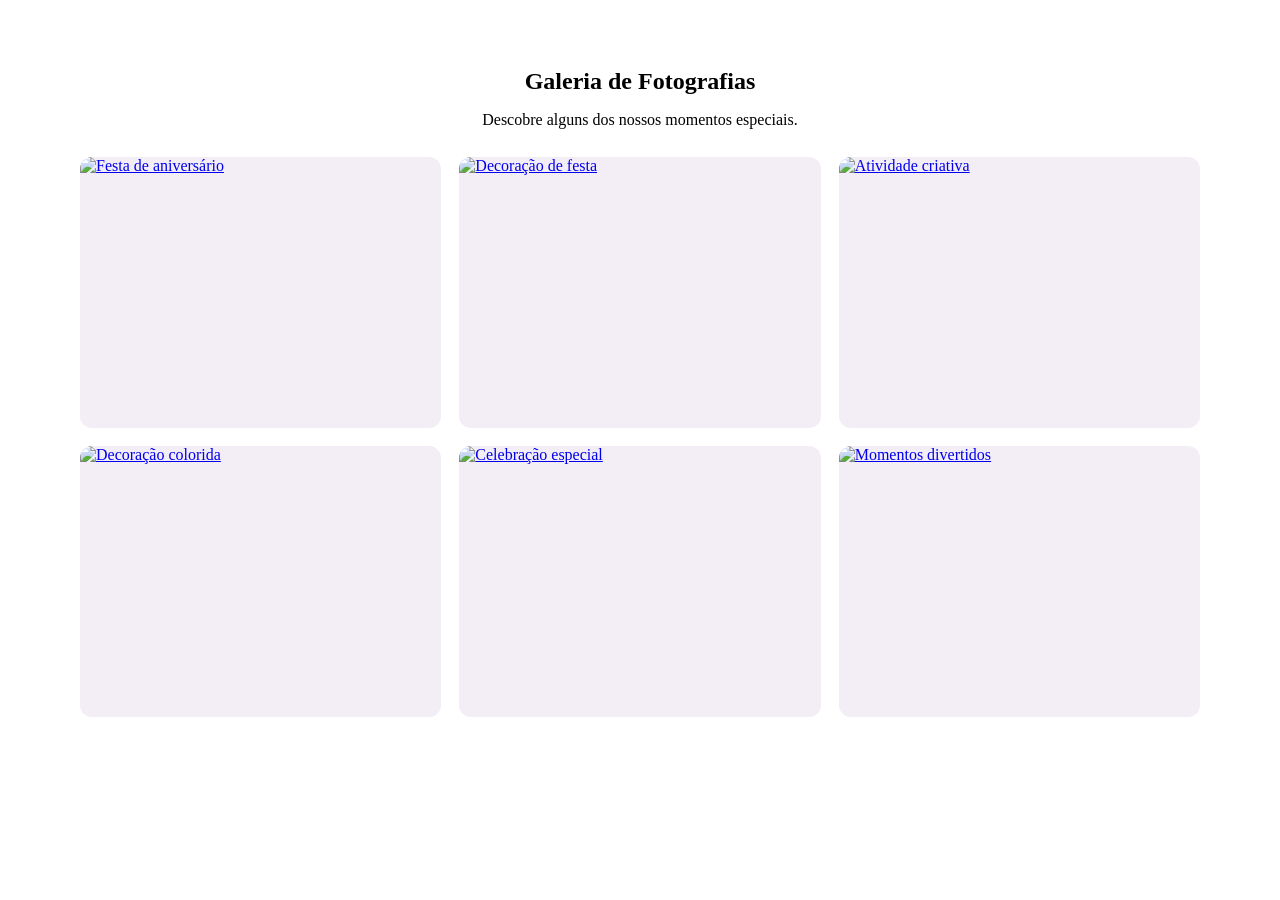
==== aniinfantil.html @ eb9bff1f "Add files via upload" ====
<!DOCTYPE html>
<html lang="en">
<head>
    <meta charset="UTF-8">
    <meta name="viewport" content="width=device-width, initial-scale=1.0">
    <title>Document</title>
</head>
<body>
    

<!DOCTYPE html>
<html lang="pt">
<head>
  <meta charset="UTF-8">
  <meta name="viewport" content="width=device-width, initial-scale=1.0">

  <title>Galeria de Fotografias</title>

  <style>
    /* Secção da galeria */
    .gallery-section {
      width: 100%;
      max-width: 1160px;
      margin: 0 auto;
      padding: 40px 20px;
      box-sizing: border-box;
    }

    .gallery-section h2 {
      text-align: center;
      margin-bottom: 10px;
    }

    .gallery-intro {
      text-align: center;
      margin-bottom: 28px;
    }

    /* Grelha de fotografias */
    .photo-gallery {
      display: grid;
      grid-template-columns: repeat(3, minmax(0, 1fr));
      gap: 18px;
    }

    /* Cada fotografia */
    .gallery-item {
      display: block;
      overflow: hidden;
      border-radius: 12px;
      aspect-ratio: 4 / 3;
      background: #f3edf5;
    }

    .gallery-item img {
      display: block;
      width: 100%;
      height: 100%;
      object-fit: cover;
      transition: transform 0.35s ease;
    }

    /* Efeito ao passar o rato */
    .gallery-item:hover img {
      transform: scale(1.06);
    }

    /* Tablets */
    @media (max-width: 800px) {
      .photo-gallery {
        grid-template-columns: repeat(2, minmax(0, 1fr));
        gap: 14px;
      }
    }

    /* Telemóveis */
    @media (max-width: 480px) {
      .photo-gallery {
        grid-template-columns: 1fr;
        gap: 12px;
      }

      .gallery-section {
        padding: 28px 16px;
      }
    }
  </style>
</head>

<body>

  <section class="gallery-section">
    <h2>Galeria de Fotografias</h2>

    <p class="gallery-intro">
      Descobre alguns dos nossos momentos especiais.
    </p>

    <div class="photo-gallery">

      <a href="images/photo1.jpg"
         class="gallery-item" target="_blank">
        <img src="images/photo1.jpg"
             alt="Festa de aniversário">
      </a>

      <a href="images/photo2.jpg"
         class="gallery-item" target="_blank">
        <img src="images/photo2.jpg"
             alt="Decoração de festa">
      </a>

      <a href="images/photo3.jpg"
         class="gallery-item" target="_blank">
        <img src="images/photo3.jpg"
             alt="Atividade criativa">
      </a>

      <a href="images/photo4.jpg"
         class="gallery-item" target="_blank">
        <img src="images/photo4.jpg"
             alt="Decoração colorida">
      </a>

      <a href="images/photo5.jpg"
         class="gallery-item" target="_blank">
        <img src="images/photo5.jpg"
             alt="Celebração especial">
      </a>

      <a href="images/photo6.jpg"
         class="gallery-item" target="_blank">
        <img src="images/photo6.jpg"
             alt="Momentos divertidos">
      </a>

    </div>
  </section>

</body>
</html>


</body>
</html>
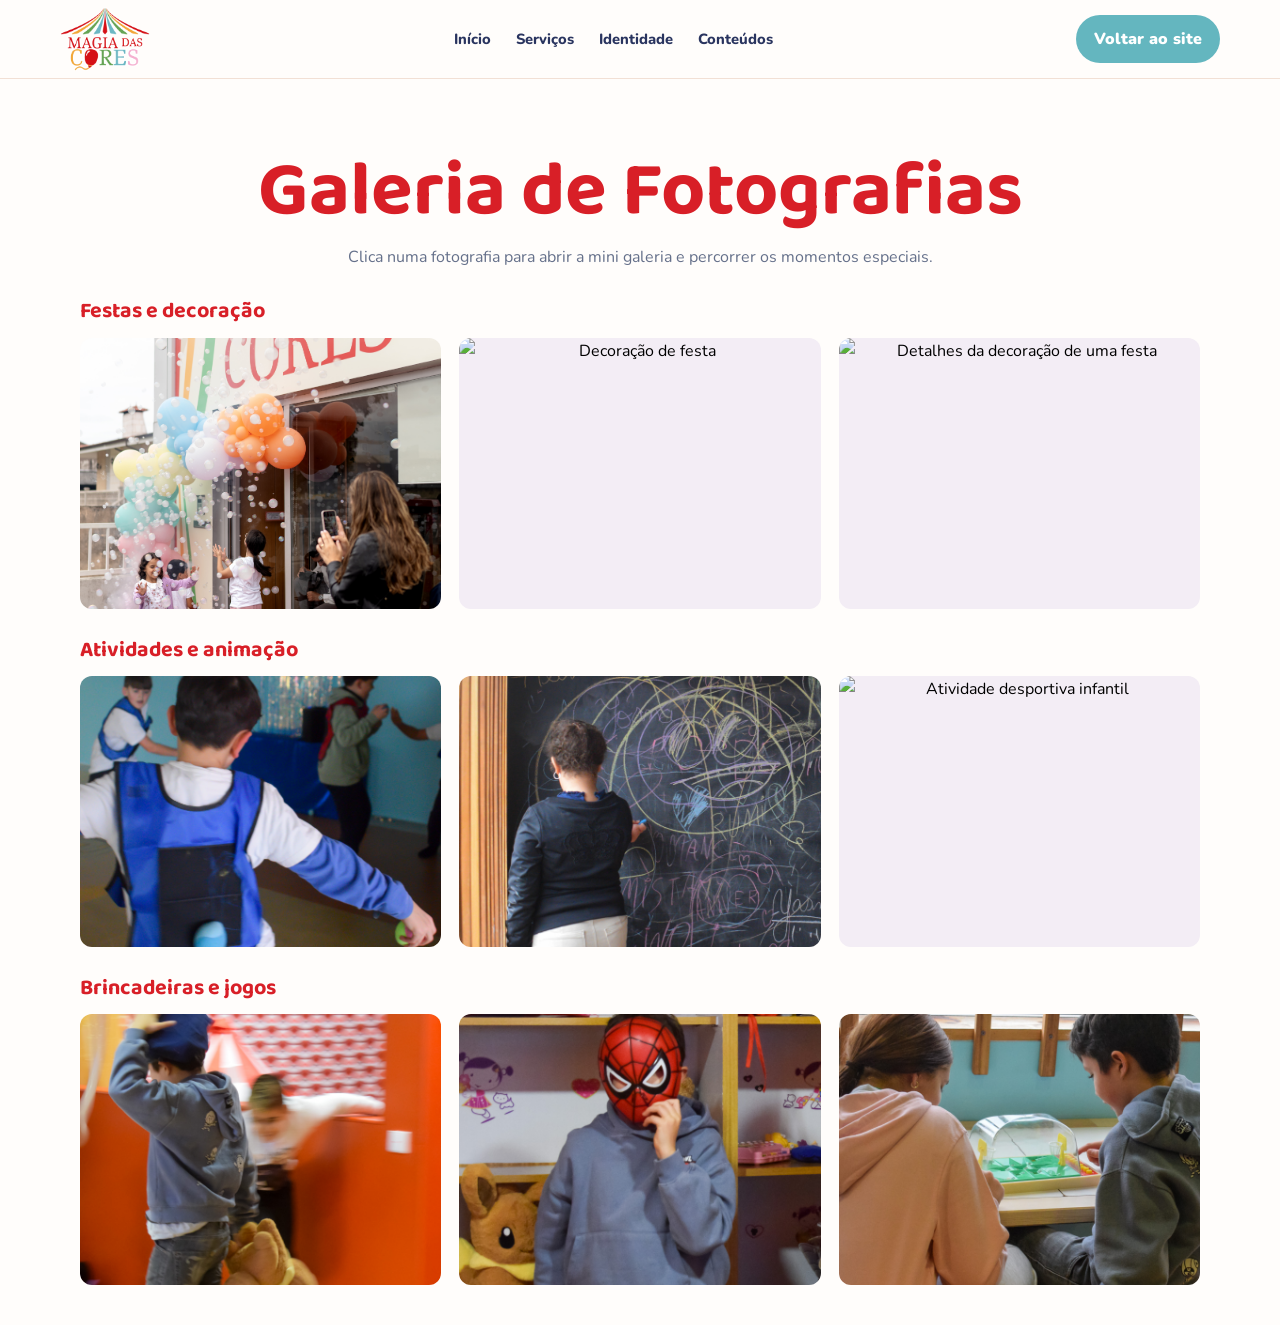
==== commit 0df1598a: "Add files via upload" ====
--- a/aniinfantil.html
+++ b/aniinfantil.html
@@ -1,55 +1,66 @@
 <!DOCTYPE html>
-<html lang="en">
-<head>
-    <meta charset="UTF-8">
-    <meta name="viewport" content="width=device-width, initial-scale=1.0">
-    <title>Document</title>
-</head>
-<body>
-    
-
-<!DOCTYPE html>
-<html lang="pt">
+<html lang="pt-PT">
 <head>
   <meta charset="UTF-8">
   <meta name="viewport" content="width=device-width, initial-scale=1.0">
-
+  <meta name="theme-color" content="#64b6bf">
+  <link rel="preconnect" href="https://fonts.googleapis.com">
+  <link rel="preconnect" href="https://fonts.gstatic.com" crossorigin>
+  <link href="https://fonts.googleapis.com/css2?family=Baloo+2:wght@400;500;600;700;800&family=Nunito:wght@400;500;600;700;800&display=swap" rel="stylesheet">
   <title>Galeria de Fotografias</title>
 
   <style>
-    /* Secção da galeria */
+    * {
+      box-sizing: border-box;
+    }
+
+    body {
+      margin: 0;
+      color: #352642;
+    }
+
     .gallery-section {
       width: 100%;
       max-width: 1160px;
       margin: 0 auto;
       padding: 40px 20px;
-      box-sizing: border-box;
-    }
-
-    .gallery-section h2 {
+    }
+
+    .gallery-section > h1 {
+      margin: 0 0 10px;
       text-align: center;
-      margin-bottom: 10px;
     }
 
     .gallery-intro {
+      margin: 0 0 28px;
       text-align: center;
-      margin-bottom: 28px;
-    }
-
-    /* Grelha de fotografias */
+    }
+
+    .gallery-category {
+      margin-top: 30px;
+    }
+
+    .gallery-category h2 {
+      margin: 0 0 14px;
+      font-size: 1.35rem;
+    }
+
     .photo-gallery {
       display: grid;
       grid-template-columns: repeat(3, minmax(0, 1fr));
       gap: 18px;
     }
 
-    /* Cada fotografia */
     .gallery-item {
       display: block;
+      width: 100%;
+      padding: 0;
+      border: 0;
       overflow: hidden;
       border-radius: 12px;
       aspect-ratio: 4 / 3;
       background: #f3edf5;
+      cursor: pointer;
     }
 
     .gallery-item img {
@@ -60,86 +71,209 @@
       transition: transform 0.35s ease;
     }
 
-    /* Efeito ao passar o rato */
     .gallery-item:hover img {
       transform: scale(1.06);
     }
 
-    /* Tablets */
-    @media (max-width: 800px) {
-      .photo-gallery {
-        grid-template-columns: repeat(2, minmax(0, 1fr));
-        gap: 14px;
-      }
-    }
-
-    /* Telemóveis */
-    @media (max-width: 480px) {
+    .gallery-item:focus-visible,
+    .gallery-close:focus-visible {
+      outline: 3px solid #7945ae;
+      outline-offset: 3px;
+    }
+
+    .gallery-popup {
+      width: min(900px, calc(100% - 32px));
+      max-width: none;
+      max-height: min(760px, calc(100% - 32px));
+      padding: 24px;
+      border: 0;
+      border-radius: 18px;
+      color: #352642;
+      background: #fff;
+      box-shadow: 0 24px 80px #24132f55;
+    }
+
+    .gallery-popup::backdrop {
+      background: #20162dcc;
+      backdrop-filter: blur(4px);
+    }
+
+    .gallery-popup-header {
+      display: flex;
+      align-items: center;
+      justify-content: space-between;
+      gap: 16px;
+      margin-bottom: 16px;
+    }
+
+    .gallery-popup-header h2 {
+      margin: 0;
+      font-size: 1.35rem;
+    }
+
+    .gallery-close {
+      flex: 0 0 auto;
+      padding: 8px 14px;
+      border: 0;
+      border-radius: 999px;
+      color: #fff;
+      background: #7945ae;
+      font: inherit;
+      cursor: pointer;
+    }
+
+    .gallery-popup-hint {
+      margin: 0 0 12px;
+      color: #6b7188;
+      font-size: 0.9rem;
+    }
+
+    .gallery-popup-track {
+      display: flex;
+      gap: 16px;
+      overflow-x: auto;
+      overscroll-behavior-inline: contain;
+      padding-bottom: 12px;
+      scroll-snap-type: x mandatory;
+      scrollbar-color: #b783cf #f3edf5;
+    }
+
+    .gallery-popup-track img {
+      flex: 0 0 100%;
+      width: 100%;
+      max-height: 62vh;
+      border-radius: 12px;
+      object-fit: contain;
+      background: #f3edf5;
+      scroll-snap-align: start;
+    }
+
+    @media (max-width: 600px) {
+      .gallery-section {
+        padding: 28px 16px;
+      }
+
       .photo-gallery {
         grid-template-columns: 1fr;
         gap: 12px;
       }
 
-      .gallery-section {
-        padding: 28px 16px;
+      .gallery-popup {
+        padding: 18px;
       }
     }
   </style>
+  <link rel="stylesheet" href="subpages.css">
 </head>
-
-<body>
-
-  <section class="gallery-section">
-    <h2>Galeria de Fotografias</h2>
-
-    <p class="gallery-intro">
-      Descobre alguns dos nossos momentos especiais.
-    </p>
-
-    <div class="photo-gallery">
-
-      <a href="images/photo1.jpg"
-         class="gallery-item" target="_blank">
-        <img src="images/photo1.jpg"
-             alt="Festa de aniversário">
+<body class="subpage">
+  <header class="site-header">
+    <div class="container nav">
+      <a class="brand" href="index.html" aria-label="Magia das Cores — início">
+        <img src="logomdc.png" alt="Logótipo Magia das Cores" class="brand-logo">
       </a>
-
-      <a href="images/photo2.jpg"
-         class="gallery-item" target="_blank">
-        <img src="images/photo2.jpg"
-             alt="Decoração de festa">
-      </a>
-
-      <a href="images/photo3.jpg"
-         class="gallery-item" target="_blank">
-        <img src="images/photo3.jpg"
-             alt="Atividade criativa">
-      </a>
-
-      <a href="images/photo4.jpg"
-         class="gallery-item" target="_blank">
-        <img src="images/photo4.jpg"
-             alt="Decoração colorida">
-      </a>
-
-      <a href="images/photo5.jpg"
-         class="gallery-item" target="_blank">
-        <img src="images/photo5.jpg"
-             alt="Celebração especial">
-      </a>
-
-      <a href="images/photo6.jpg"
-         class="gallery-item" target="_blank">
-        <img src="images/photo6.jpg"
-             alt="Momentos divertidos">
-      </a>
-
+      <nav class="nav-links" aria-label="Navegação principal">
+        <a href="index.html#inicio">Início</a>
+        <a href="index.html#servicos">Serviços</a>
+        <a href="index.html#identidade">Identidade</a>
+        <a href="index.html#conteudos">Conteúdos</a>
+      </nav>
+      <a class="btn btn-primary nav-cta" href="index.html#servicos">Voltar ao site</a>
     </div>
-  </section>
-
+  </header>
+  <main>
+    <section class="gallery-section">
+      <div class="page-heading">
+        <h1>Galeria de Fotografias</h1>
+        <p>Clica numa fotografia para abrir a mini galeria e percorrer os momentos especiais.</p>
+      </div>
+
+      <section class="gallery-category">
+        <h2>Festas e decoração</h2>
+        <div class="photo-gallery" aria-label="Fotografias de festas e decoração">
+          <button class="gallery-item" type="button">
+            <img src="festa.jpg" alt="Festa de aniversário">
+          </button>
+          <button class="gallery-item" type="button">
+            <img src="Decoracao01.JPG" alt="Decoração de festa">
+          </button>
+          <button class="gallery-item" type="button">
+            <img src="Decoracao02.JPG" alt="Detalhes da decoração de uma festa">
+          </button>
+        </div>
+      </section>
+
+      <section class="gallery-category">
+        <h2>Atividades e animação</h2>
+        <div class="photo-gallery" aria-label="Fotografias de atividades e animação">
+          <button class="gallery-item" type="button">
+            <img src="Atividades01.JPG" alt="Atividade infantil">
+          </button>
+          <button class="gallery-item" type="button">
+            <img src="Atividades02.JPG" alt="Mais atividades infantis">
+          </button>
+          <button class="gallery-item" type="button">
+            <img src="footbal.jpg" alt="Atividade desportiva infantil">
+          </button>
+        </div>
+      </section>
+
+      <section class="gallery-category">
+        <h2>Brincadeiras e jogos</h2>
+        <div class="photo-gallery" aria-label="Fotografias de brincadeiras e jogos">
+          <button class="gallery-item" type="button">
+            <img src="Brinquedos01.JPG" alt="Brinquedos e jogos">
+          </button>
+          <button class="gallery-item" type="button">
+            <img src="Brinquedos02.JPG" alt="Mais brinquedos e jogos">
+          </button>
+          <button class="gallery-item" type="button">
+            <img src="Brinquedos03.JPG" alt="Brinquedos para brincar em grupo">
+          </button>
+        </div>
+      </section>
+    </section>
+  </main>
+
+  <dialog class="gallery-popup" id="gallery-popup" aria-labelledby="gallery-popup-title">
+    <div class="gallery-popup-header">
+      <h2 id="gallery-popup-title"></h2>
+      <button class="gallery-close" type="button" aria-label="Fechar galeria">Fechar</button>
+    </div>
+    <p class="gallery-popup-hint">Desliza para percorrer as 3 fotografias.</p>
+    <div class="gallery-popup-track" tabindex="0" aria-label="Fotografias da secção"></div>
+  </dialog>
+
+  <script>
+    const galleryPopup = document.querySelector("#gallery-popup");
+    const galleryTitle = document.querySelector("#gallery-popup-title");
+    const galleryTrack = document.querySelector(".gallery-popup-track");
+
+    document.querySelectorAll(".gallery-category").forEach((category) => {
+      category.querySelectorAll(".gallery-item").forEach((item) => {
+        item.addEventListener("click", () => {
+          galleryTitle.textContent = category.querySelector("h2").textContent;
+          galleryTrack.replaceChildren(
+            ...Array.from(category.querySelectorAll(".gallery-item img"), (image) => {
+              const popupImage = image.cloneNode();
+              popupImage.loading = "lazy";
+              return popupImage;
+            })
+          );
+          galleryTrack.scrollLeft = 0;
+          galleryPopup.showModal();
+        });
+      });
+    });
+
+    document.querySelector(".gallery-close").addEventListener("click", () => {
+      galleryPopup.close();
+    });
+
+    galleryPopup.addEventListener("click", (event) => {
+      if (event.target === galleryPopup) {
+        galleryPopup.close();
+      }
+    });
+  </script>
 </body>
 </html>
-
-
-</body>
-</html>
--- a/subpages.css
+++ b/subpages.css
@@ -0,0 +1,210 @@
+:root {
+  --blue: #64b6bf;
+  --green: #62a65f;
+  --cream: #f2e0d5;
+  --red: #d81f27;
+  --orange: #f2a444;
+  --pink: #f5b1d0;
+  --purple: var(--blue);
+  --purple-dark: #2b8a92;
+  --ink: #29345f;
+  --muted: #65708a;
+  --paper: #fffdfb;
+  --white: #fff;
+  --max-width: 1160px;
+  --header-height: 78px;
+  --container-padding: 20px;
+  --shadow: 0 16px 45px rgba(100, 182, 191, 0.1);
+  --radius: 26px;
+  --transition: 0.2s ease;
+}
+
+body.subpage {
+  margin: 0;
+  background: var(--paper);
+  color: var(--ink);
+  font-family: "Nunito", sans-serif;
+  line-height: 1.65;
+}
+
+.subpage *,
+.subpage *::before,
+.subpage *::after {
+  box-sizing: border-box;
+}
+
+.subpage h1,
+.subpage h2,
+.subpage h3,
+.subpage h4 {
+  color: var(--red);
+  font-family: "Baloo 2", cursive;
+  line-height: 1.08;
+}
+
+.subpage h1 {
+  font-size: clamp(2.8rem, 6vw, 4.8rem);
+}
+
+.subpage h2 {
+  font-size: clamp(1.8rem, 3.5vw, 2.6rem);
+}
+
+.subpage h3 {
+  font-size: 1.45rem;
+}
+
+.subpage p {
+  line-height: 1.65;
+}
+
+.subpage a {
+  color: inherit;
+}
+
+.subpage img {
+  display: block;
+  max-width: 100%;
+}
+
+.subpage button {
+  font: inherit;
+}
+
+.subpage .container {
+  width: min(var(--max-width), calc(100% - var(--container-padding) * 2));
+  margin-inline: auto;
+}
+
+.subpage .gallery-section {
+  color: var(--ink);
+  font-family: inherit;
+}
+
+.subpage .gallery-popup {
+  color: var(--ink);
+  font-family: inherit;
+}
+
+.subpage .gallery-category h2 {
+  font-size: 1.35rem;
+}
+
+.subpage .site-header {
+  position: sticky;
+  top: 0;
+  z-index: 20;
+  border-bottom: 1px solid var(--cream);
+  background: var(--paper);
+  backdrop-filter: blur(16px);
+}
+
+.subpage .nav {
+  display: flex;
+  min-height: var(--header-height);
+  align-items: center;
+  justify-content: space-between;
+  gap: 20px;
+}
+
+.subpage .brand {
+  display: inline-flex;
+  flex-shrink: 0;
+  align-items: center;
+  text-decoration: none;
+}
+
+.subpage .brand-logo {
+  display: block;
+  width: 90px;
+  height: auto;
+  object-fit: contain;
+}
+
+.subpage .nav-links {
+  display: flex;
+  flex-wrap: wrap;
+  align-items: center;
+  gap: 25px;
+}
+
+.subpage .nav-links a {
+  position: relative;
+  color: var(--ink);
+  font-size: 0.92rem;
+  font-weight: 800;
+  text-decoration: none;
+}
+
+.subpage .nav-links a::after {
+  position: absolute;
+  bottom: -7px;
+  left: 0;
+  width: 0;
+  height: 3px;
+  border-radius: 5px;
+  background: var(--pink);
+  content: "";
+  transition: width var(--transition);
+}
+
+.subpage .nav-links a:hover::after,
+.subpage .nav-links a:focus-visible::after {
+  width: 100%;
+}
+
+.subpage .btn {
+  display: inline-flex;
+  align-items: center;
+  justify-content: center;
+  gap: 10px;
+  padding: 11px 18px;
+  border: 0;
+  border-radius: 999px;
+  font-weight: 900;
+  text-decoration: none;
+  transition: transform var(--transition), box-shadow var(--transition);
+}
+
+.subpage .btn:hover {
+  transform: translateY(-3px);
+  box-shadow: 0 10px 24px rgba(100, 182, 191, 0.18);
+}
+
+.subpage .btn-primary {
+  background: var(--purple);
+  color: var(--white);
+}
+
+.subpage .page-heading {
+  margin: 32px auto 28px;
+  text-align: center;
+}
+
+.subpage .page-heading h1 {
+  margin: 0 0 10px;
+}
+
+.subpage .page-heading p {
+  margin: 0;
+  color: var(--muted);
+}
+
+@media (max-width: 760px) {
+  .subpage .nav {
+    flex-wrap: wrap;
+    justify-content: center;
+    padding-block: 10px;
+  }
+
+  .subpage .nav-links {
+    justify-content: center;
+    gap: 12px 18px;
+  }
+}
+
+@media (max-width: 480px) {
+  .subpage .nav-cta {
+    display: none;
+  }
+}
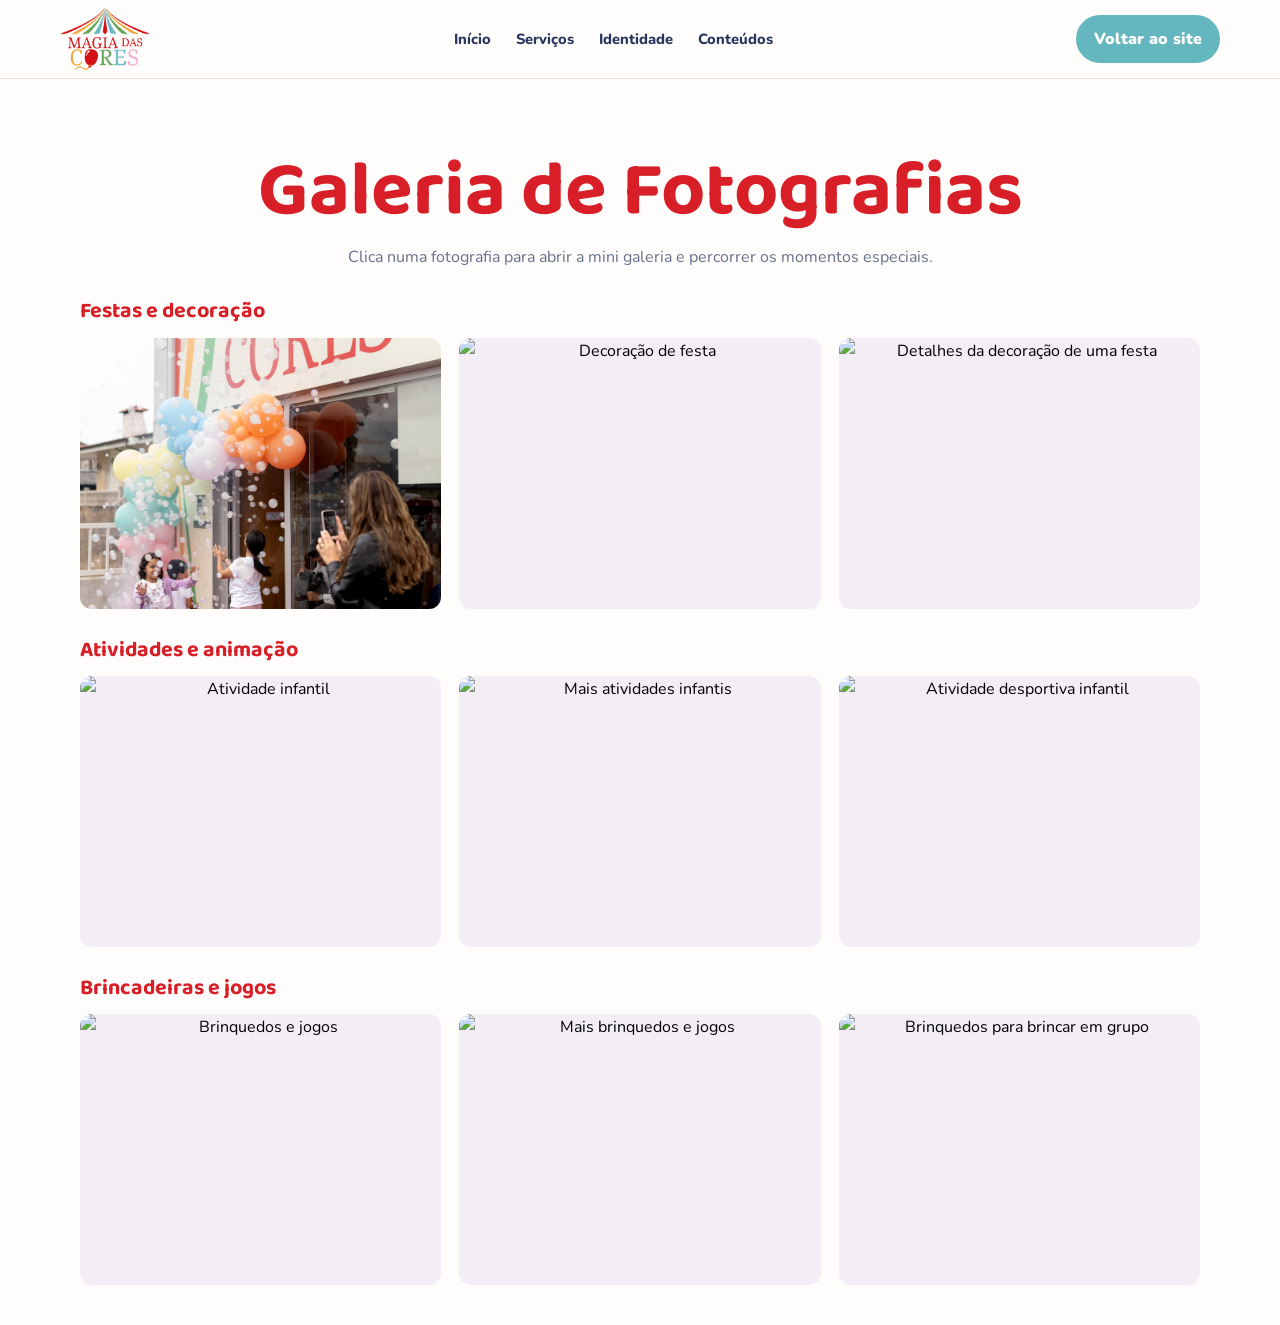
==== commit df4c044e: "Add files via upload" ====
--- a/aniinfantil.html
+++ b/aniinfantil.html
@@ -194,10 +194,10 @@
             <img src="festa.jpg" alt="Festa de aniversário">
           </button>
           <button class="gallery-item" type="button">
-            <img src="Decoracao01.JPG" alt="Decoração de festa">
-          </button>
-          <button class="gallery-item" type="button">
-            <img src="Decoracao02.JPG" alt="Detalhes da decoração de uma festa">
+            <img src="Decoracao01.jpg" alt="Decoração de festa">
+          </button>
+          <button class="gallery-item" type="button">
+            <img src="Decoracao02.jpg" alt="Detalhes da decoração de uma festa">
           </button>
         </div>
       </section>
@@ -206,10 +206,10 @@
         <h2>Atividades e animação</h2>
         <div class="photo-gallery" aria-label="Fotografias de atividades e animação">
           <button class="gallery-item" type="button">
-            <img src="Atividades01.JPG" alt="Atividade infantil">
-          </button>
-          <button class="gallery-item" type="button">
-            <img src="Atividades02.JPG" alt="Mais atividades infantis">
+            <img src="Atividades01.jpg" alt="Atividade infantil">
+          </button>
+          <button class="gallery-item" type="button">
+            <img src="Atividades02.jpg" alt="Mais atividades infantis">
           </button>
           <button class="gallery-item" type="button">
             <img src="footbal.jpg" alt="Atividade desportiva infantil">
@@ -221,13 +221,13 @@
         <h2>Brincadeiras e jogos</h2>
         <div class="photo-gallery" aria-label="Fotografias de brincadeiras e jogos">
           <button class="gallery-item" type="button">
-            <img src="Brinquedos01.JPG" alt="Brinquedos e jogos">
-          </button>
-          <button class="gallery-item" type="button">
-            <img src="Brinquedos02.JPG" alt="Mais brinquedos e jogos">
-          </button>
-          <button class="gallery-item" type="button">
-            <img src="Brinquedos03.JPG" alt="Brinquedos para brincar em grupo">
+            <img src="Brinquedos01.jpg" alt="Brinquedos e jogos">
+          </button>
+          <button class="gallery-item" type="button">
+            <img src="Brinquedos02.jpg" alt="Mais brinquedos e jogos">
+          </button>
+          <button class="gallery-item" type="button">
+            <img src="Brinquedos03.jpg" alt="Brinquedos para brincar em grupo">
           </button>
         </div>
       </section>
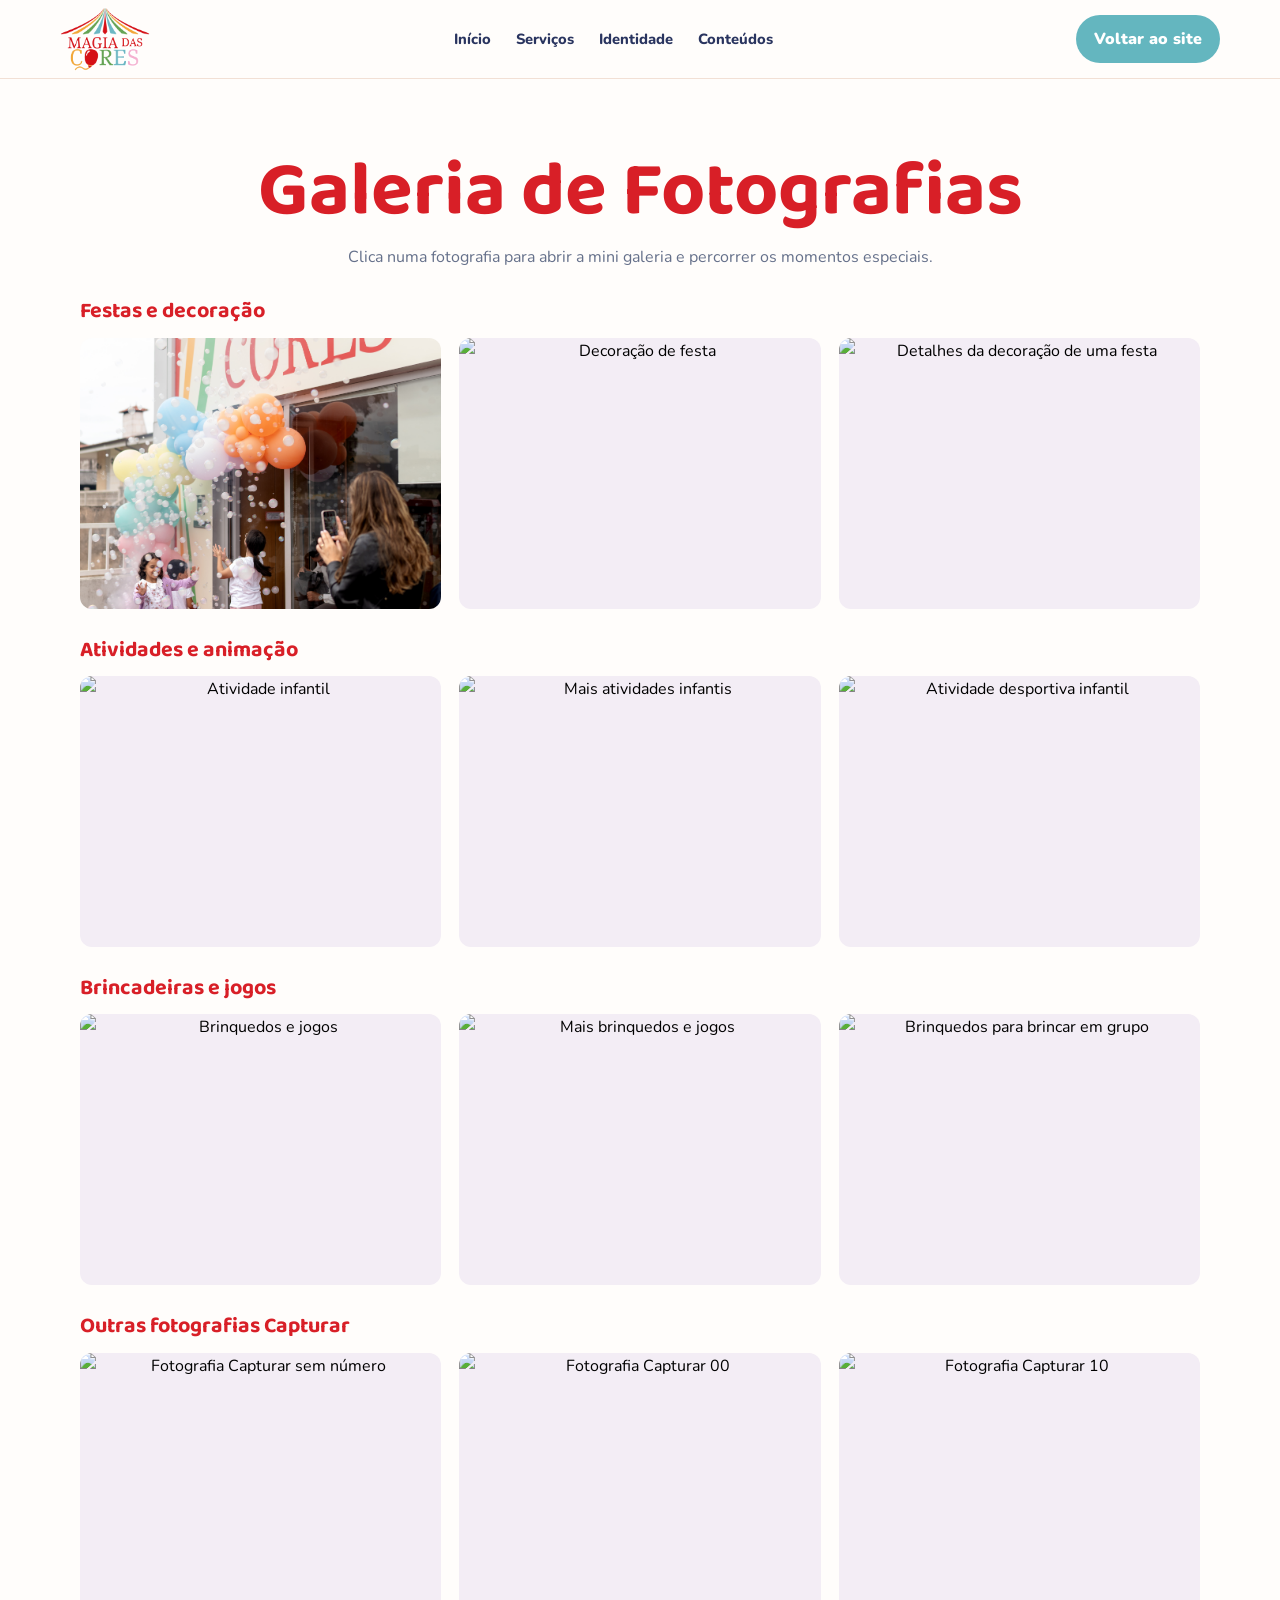
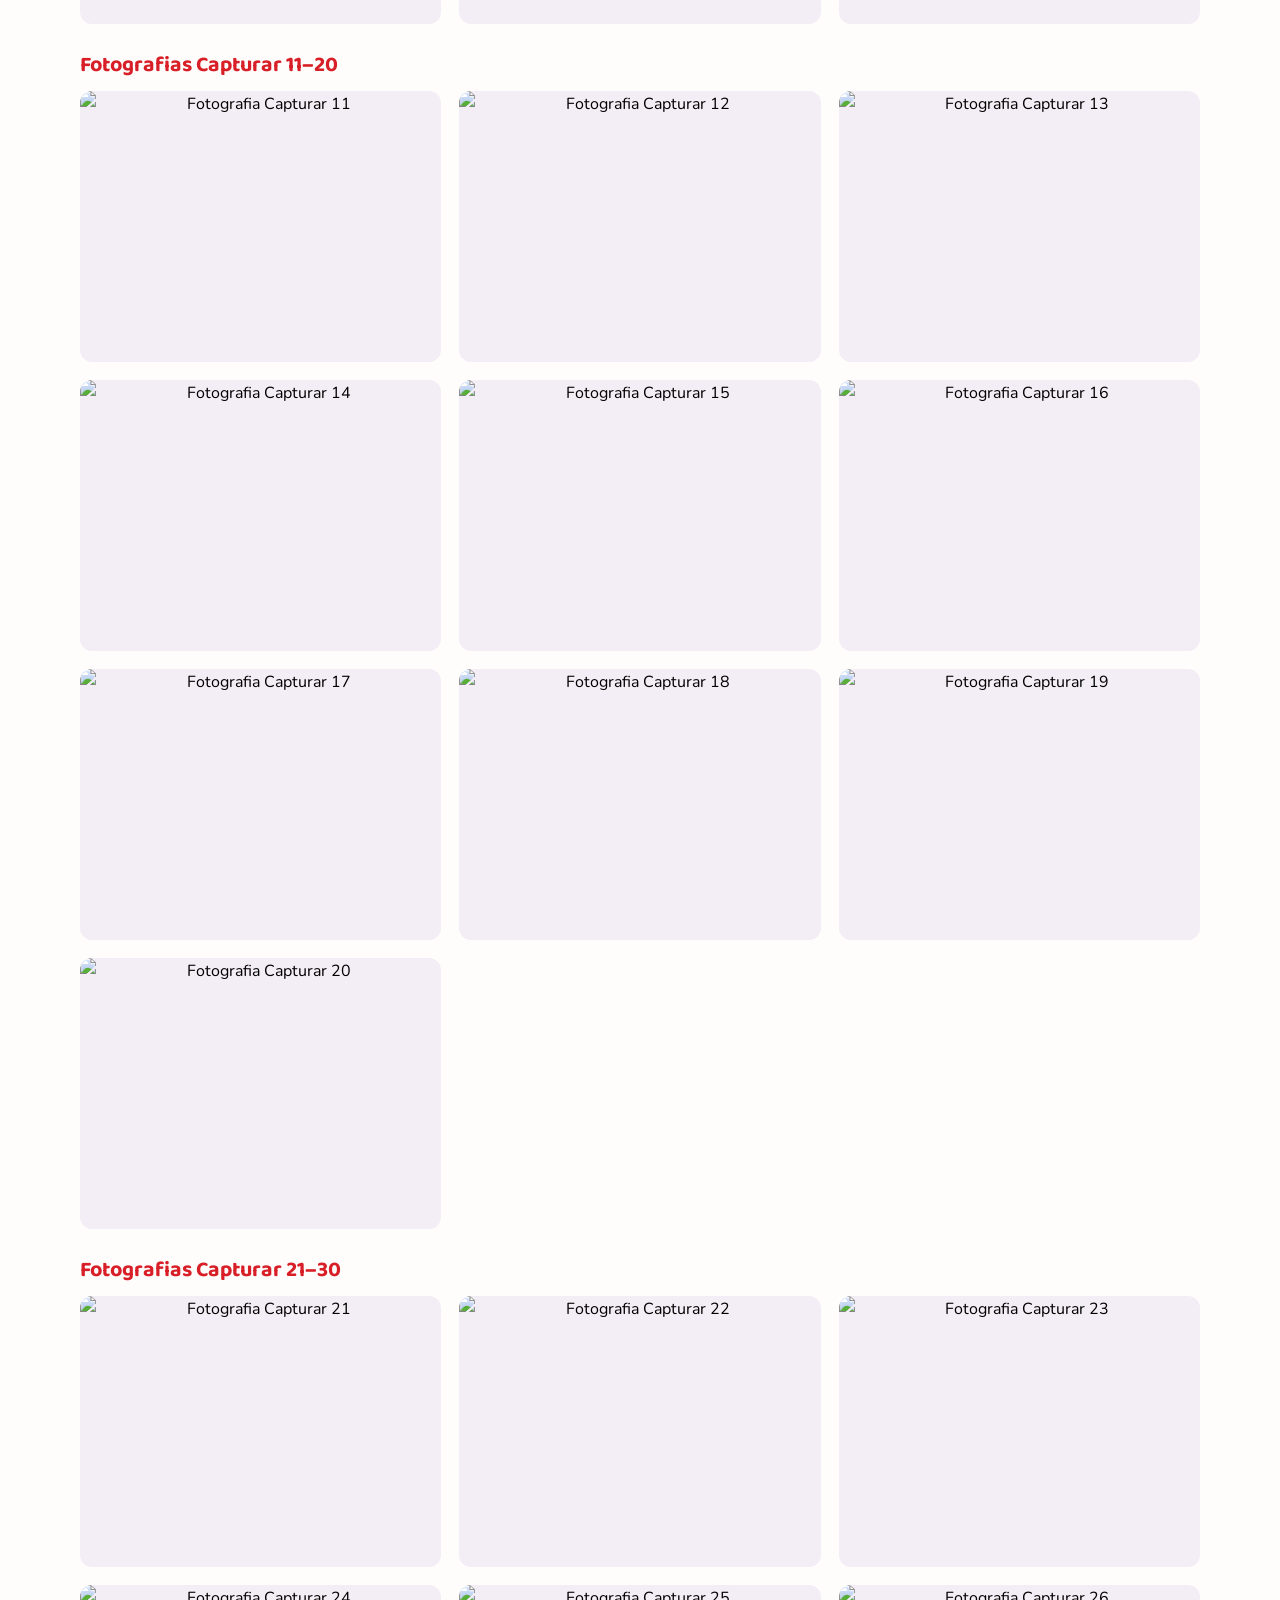
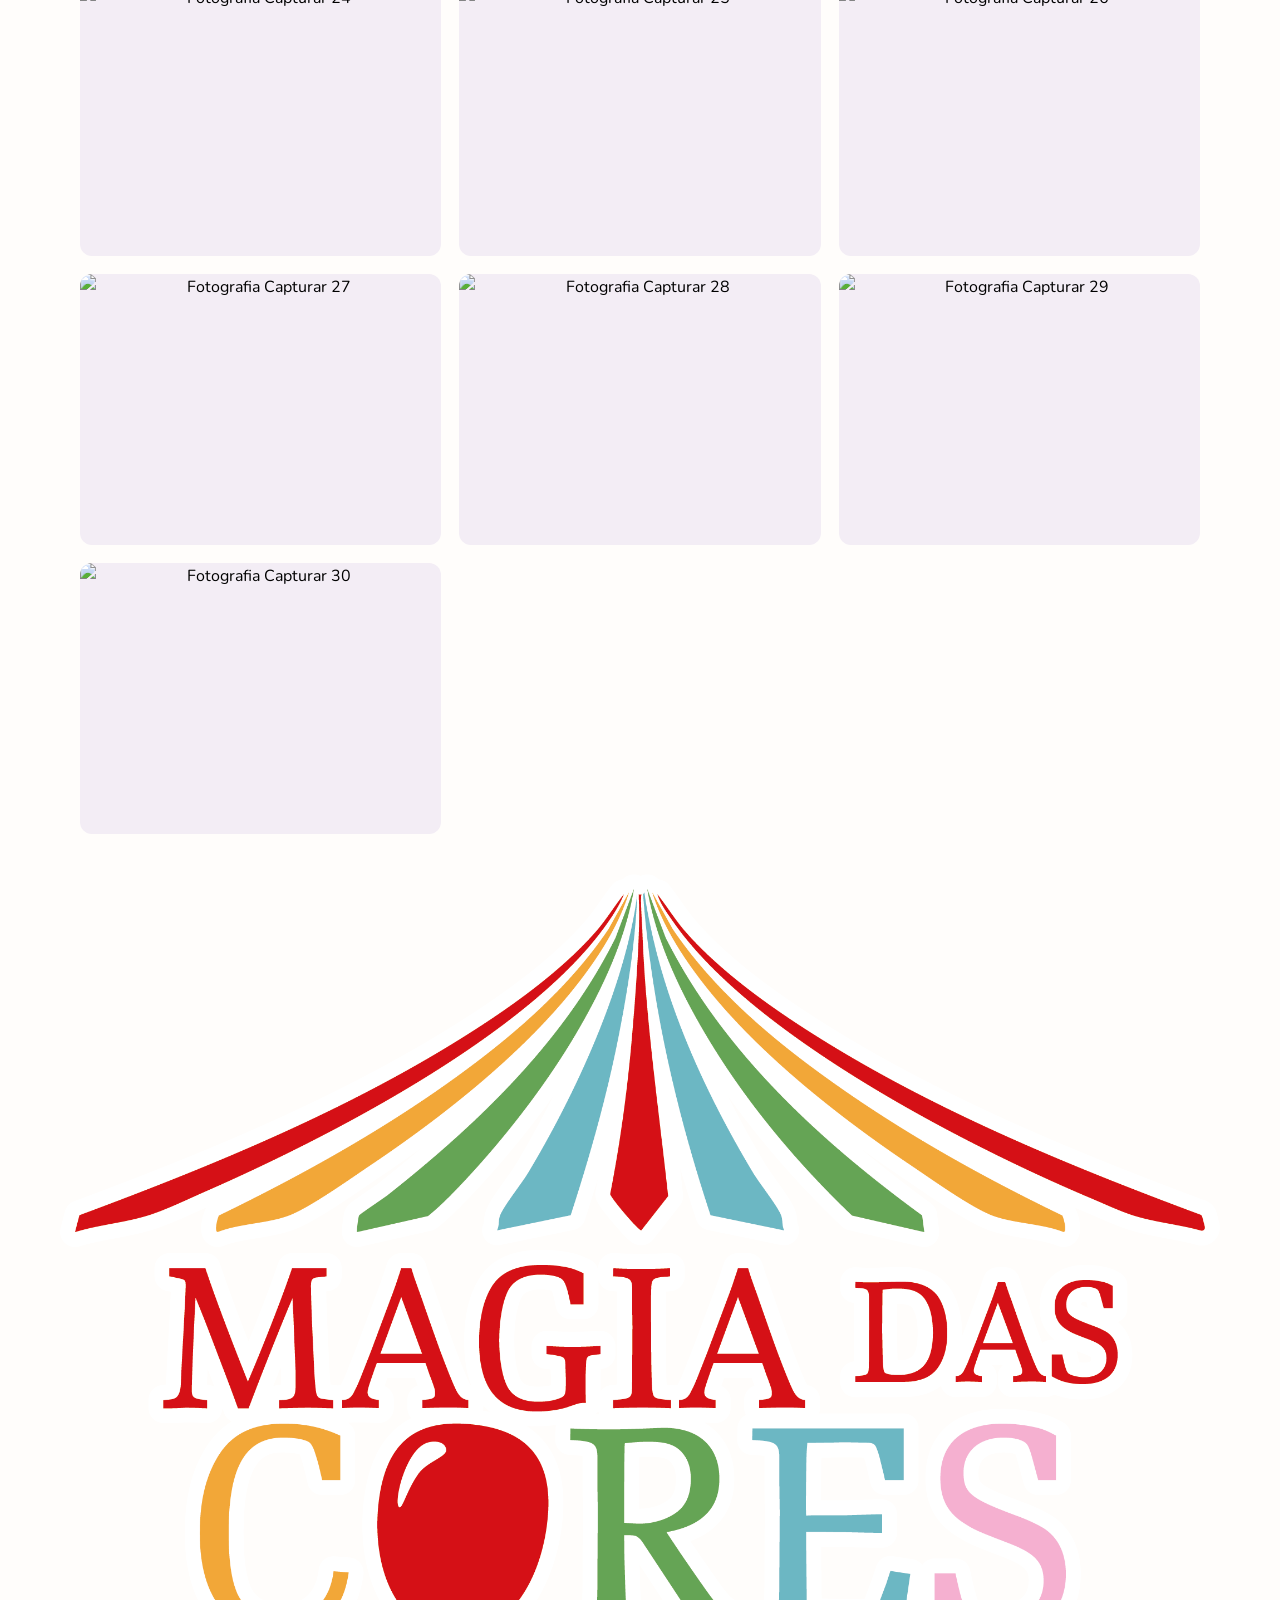
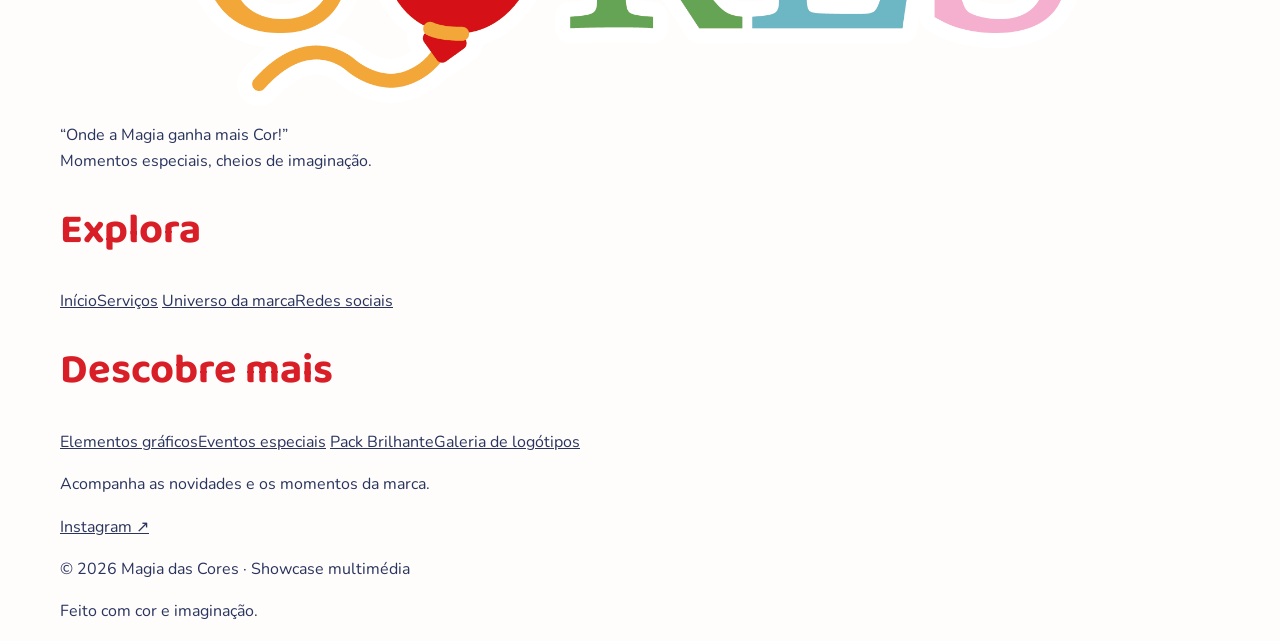
==== commit 5f9c88b6: "Add files via upload" ====
--- a/aniinfantil.html
+++ b/aniinfantil.html
@@ -164,6 +164,7 @@
     }
   </style>
   <link rel="stylesheet" href="subpages.css">
+  <link rel="stylesheet" href="footer.css">
 </head>
 <body class="subpage">
   <header class="site-header">
@@ -194,10 +195,10 @@
             <img src="festa.jpg" alt="Festa de aniversário">
           </button>
           <button class="gallery-item" type="button">
-            <img src="Decoracao01.jpg" alt="Decoração de festa">
-          </button>
-          <button class="gallery-item" type="button">
-            <img src="Decoracao02.jpg" alt="Detalhes da decoração de uma festa">
+            <img src="decoracao01.jpg" alt="Decoração de festa">
+          </button>
+          <button class="gallery-item" type="button">
+            <img src="decoracao02.jpg" alt="Detalhes da decoração de uma festa">
           </button>
         </div>
       </section>
@@ -206,10 +207,10 @@
         <h2>Atividades e animação</h2>
         <div class="photo-gallery" aria-label="Fotografias de atividades e animação">
           <button class="gallery-item" type="button">
-            <img src="Atividades01.jpg" alt="Atividade infantil">
-          </button>
-          <button class="gallery-item" type="button">
-            <img src="Atividades02.jpg" alt="Mais atividades infantis">
+            <img src="atividades01.jpg" alt="Atividade infantil">
+          </button>
+          <button class="gallery-item" type="button">
+            <img src="atividades02.jpg" alt="Mais atividades infantis">
           </button>
           <button class="gallery-item" type="button">
             <img src="footbal.jpg" alt="Atividade desportiva infantil">
@@ -221,13 +222,100 @@
         <h2>Brincadeiras e jogos</h2>
         <div class="photo-gallery" aria-label="Fotografias de brincadeiras e jogos">
           <button class="gallery-item" type="button">
-            <img src="Brinquedos01.jpg" alt="Brinquedos e jogos">
-          </button>
-          <button class="gallery-item" type="button">
-            <img src="Brinquedos02.jpg" alt="Mais brinquedos e jogos">
-          </button>
-          <button class="gallery-item" type="button">
-            <img src="Brinquedos03.jpg" alt="Brinquedos para brincar em grupo">
+            <img src="brinquedos01.jpg" alt="Brinquedos e jogos">
+          </button>
+          <button class="gallery-item" type="button">
+            <img src="brinquedos02.jpg" alt="Mais brinquedos e jogos">
+          </button>
+          <button class="gallery-item" type="button">
+            <img src="brinquedos03.jpg" alt="Brinquedos para brincar em grupo">
+          </button>
+        </div>
+      </section>
+
+      <section class="gallery-category">
+        <h2>Outras fotografias Capturar</h2>
+        <div class="photo-gallery" aria-label="Fotografias Capturar sem número, 00 e 10">
+          <button class="gallery-item" type="button">
+            <img src="capturar.jpg" alt="Fotografia Capturar sem número" loading="lazy">
+          </button>
+          <button class="gallery-item" type="button">
+            <img src="capturar00.jpg" alt="Fotografia Capturar 00" loading="lazy">
+          </button>
+          <button class="gallery-item" type="button">
+            <img src="capturar10.jpg" alt="Fotografia Capturar 10" loading="lazy">
+          </button>
+        </div>
+      </section>
+
+      <section class="gallery-category">
+        <h2>Fotografias Capturar 11–20</h2>
+        <div class="photo-gallery" aria-label="Fotografias Capturar 11 a 20">
+          <button class="gallery-item" type="button">
+            <img src="capturar11.jpg" alt="Fotografia Capturar 11" loading="lazy">
+          </button>
+          <button class="gallery-item" type="button">
+            <img src="capturar12.jpg" alt="Fotografia Capturar 12" loading="lazy">
+          </button>
+          <button class="gallery-item" type="button">
+            <img src="capturar13.jpg" alt="Fotografia Capturar 13" loading="lazy">
+          </button>
+          <button class="gallery-item" type="button">
+            <img src="capturar14.jpg" alt="Fotografia Capturar 14" loading="lazy">
+          </button>
+          <button class="gallery-item" type="button">
+            <img src="capturar15.jpg" alt="Fotografia Capturar 15" loading="lazy">
+          </button>
+          <button class="gallery-item" type="button">
+            <img src="capturar16.jpg" alt="Fotografia Capturar 16" loading="lazy">
+          </button>
+          <button class="gallery-item" type="button">
+            <img src="capturar17.jpg" alt="Fotografia Capturar 17" loading="lazy">
+          </button>
+          <button class="gallery-item" type="button">
+            <img src="capturar18.jpg" alt="Fotografia Capturar 18" loading="lazy">
+          </button>
+          <button class="gallery-item" type="button">
+            <img src="capturar19.jpg" alt="Fotografia Capturar 19" loading="lazy">
+          </button>
+          <button class="gallery-item" type="button">
+            <img src="capturar20.jpg" alt="Fotografia Capturar 20" loading="lazy">
+          </button>
+        </div>
+      </section>
+
+      <section class="gallery-category">
+        <h2>Fotografias Capturar 21–30</h2>
+        <div class="photo-gallery" aria-label="Fotografias Capturar 21 a 30">
+          <button class="gallery-item" type="button">
+            <img src="capturar21.jpg" alt="Fotografia Capturar 21" loading="lazy">
+          </button>
+          <button class="gallery-item" type="button">
+            <img src="capturar22.jpg" alt="Fotografia Capturar 22" loading="lazy">
+          </button>
+          <button class="gallery-item" type="button">
+            <img src="capturar23.jpg" alt="Fotografia Capturar 23" loading="lazy">
+          </button>
+          <button class="gallery-item" type="button">
+            <img src="capturar24.jpg" alt="Fotografia Capturar 24" loading="lazy">
+          </button>
+          <button class="gallery-item" type="button">
+            <img src="capturar25.jpg" alt="Fotografia Capturar 25" loading="lazy">
+          </button>
+          <button class="gallery-item" type="button">
+            <img src="capturar26.jpg" alt="Fotografia Capturar 26" loading="lazy">
+          </button>
+          <button class="gallery-item" type="button">
+            <img src="capturar27.jpg" alt="Fotografia Capturar 27" loading="lazy">
+          </button>
+          <button class="gallery-item" type="button">
+            <img src="capturar28.jpg" alt="Fotografia Capturar 28" loading="lazy">
+          </button>
+          <button class="gallery-item" type="button">
+            <img src="capturar29.jpg" alt="Fotografia Capturar 29" loading="lazy">
+          </button>
+          <button class="gallery-item" type="button">
+            <img src="capturar30.jpg" alt="Fotografia Capturar 30" loading="lazy">
           </button>
         </div>
       </section>
@@ -239,13 +327,40 @@
       <h2 id="gallery-popup-title"></h2>
       <button class="gallery-close" type="button" aria-label="Fechar galeria">Fechar</button>
     </div>
-    <p class="gallery-popup-hint">Desliza para percorrer as 3 fotografias.</p>
+    <p class="gallery-popup-hint">Desliza para percorrer as fotografias.</p>
     <div class="gallery-popup-track" tabindex="0" aria-label="Fotografias da secção"></div>
   </dialog>
+
+  <footer class="site-footer">
+    <div class="container footer-content">
+      <div class="footer-brand-block">
+        <a class="footer-brand" href="index.html#inicio" aria-label="Magia das Cores — início"><img src="logomdc.png" alt="Logótipo Magia das Cores"></a>
+        <p class="footer-tagline">“Onde a Magia ganha mais Cor!”<br>Momentos especiais, cheios de imaginação.</p>
+      </div>
+      <div>
+        <h2 class="footer-heading">Explora</h2>
+        <nav class="footer-links" aria-label="Navegação do rodapé">
+          <a href="index.html#inicio">Início</a><a href="index.html#servicos">Serviços</a>
+          <a href="index.html#identidade">Universo da marca</a><a href="index.html#conteudos">Redes sociais</a>
+        </nav>
+      </div>
+      <div class="footer-social">
+        <h2 class="footer-heading">Descobre mais</h2>
+        <nav class="footer-links" aria-label="Mais páginas">
+          <a href="elementos.html">Elementos gráficos</a><a href="eventos.html">Eventos especiais</a>
+          <a href="packbrilhante.html">Pack Brilhante</a><a href="logo.html">Galeria de logótipos</a>
+        </nav>
+        <p style="margin-top:16px">Acompanha as novidades e os momentos da marca.</p>
+        <a class="footer-instagram" href="https://www.instagram.com/festas.magiadascores" target="_blank" rel="noopener noreferrer">Instagram ↗</a>
+      </div>
+    </div>
+    <div class="container footer-bottom"><p>© 2026 Magia das Cores · Showcase multimédia</p><p>Feito com cor e imaginação.</p></div>
+  </footer>
 
   <script>
     const galleryPopup = document.querySelector("#gallery-popup");
     const galleryTitle = document.querySelector("#gallery-popup-title");
+    const galleryHint = document.querySelector(".gallery-popup-hint");
     const galleryTrack = document.querySelector(".gallery-popup-track");
 
     document.querySelectorAll(".gallery-category").forEach((category) => {
@@ -259,6 +374,7 @@
               return popupImage;
             })
           );
+          galleryHint.textContent = `Desliza para percorrer as ${galleryTrack.children.length} fotografias.`;
           galleryTrack.scrollLeft = 0;
           galleryPopup.showModal();
         });
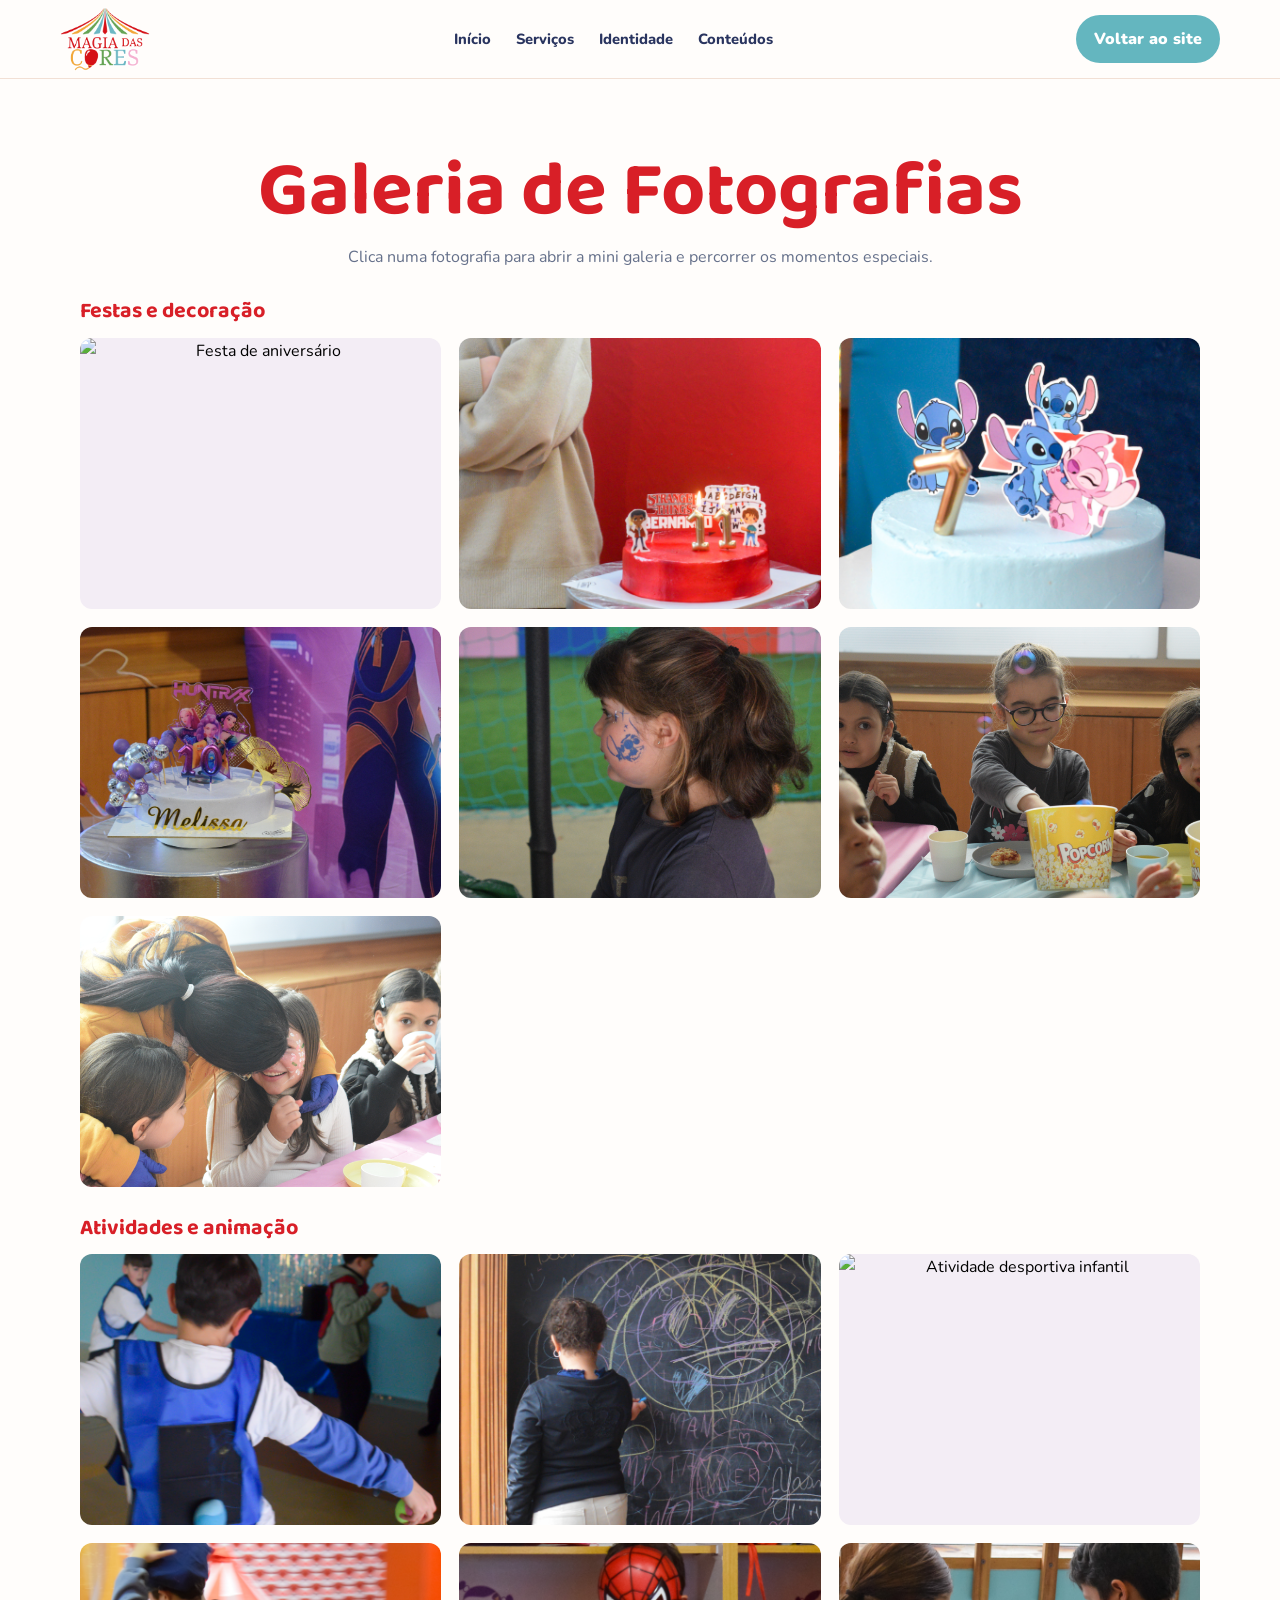
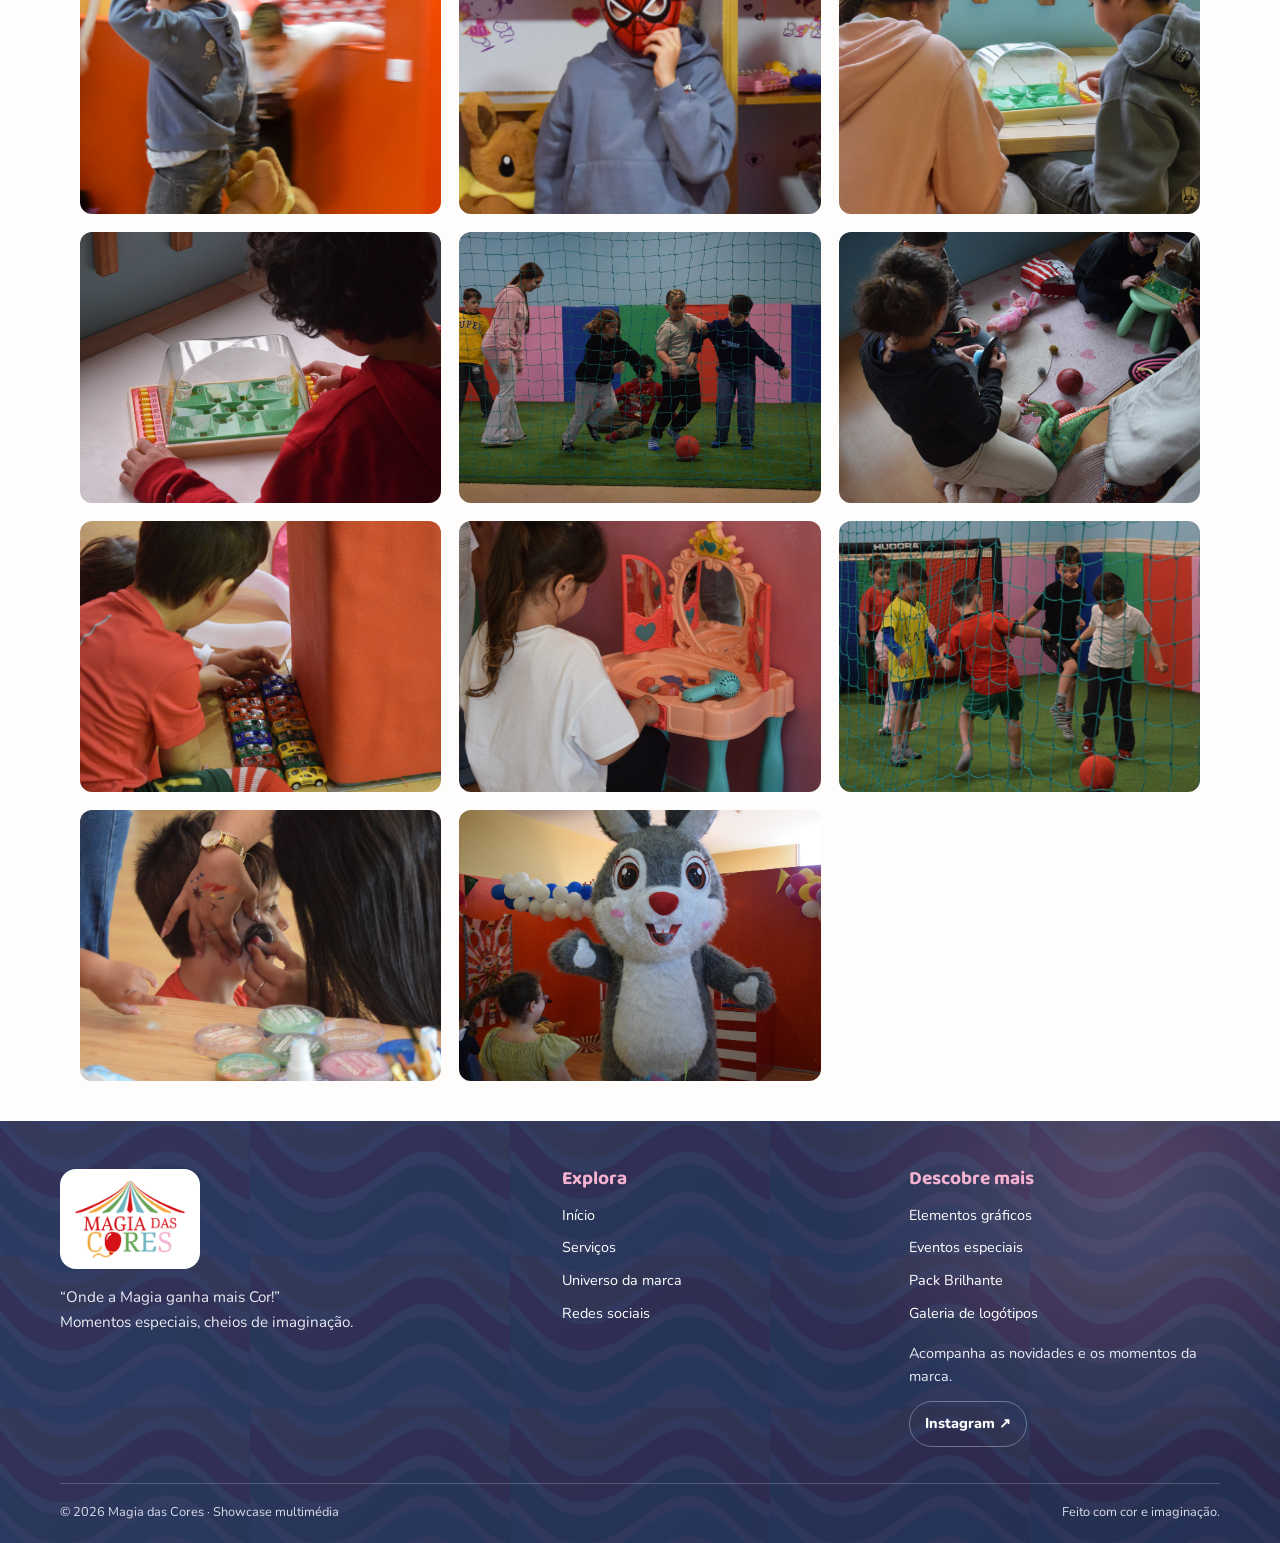
==== commit a766d05a: "doneaa" ====
--- a/aniinfantil.html
+++ b/aniinfantil.html
@@ -192,13 +192,25 @@
         <h2>Festas e decoração</h2>
         <div class="photo-gallery" aria-label="Fotografias de festas e decoração">
           <button class="gallery-item" type="button">
-            <img src="festa.jpg" alt="Festa de aniversário">
+            <img src=".jpg" alt="Festa de aniversário">
           </button>
           <button class="gallery-item" type="button">
             <img src="decoracao01.jpg" alt="Decoração de festa">
           </button>
           <button class="gallery-item" type="button">
             <img src="decoracao02.jpg" alt="Detalhes da decoração de uma festa">
+          </button>
+          <button class="gallery-item" type="button">
+            <img src="capturar15.jpg" alt="Fotografia Capturar 15" loading="lazy">
+          </button>
+          <button class="gallery-item" type="button">
+            <img src="capturar25.jpg" alt="Fotografia Capturar 25" loading="lazy">
+          </button>
+          <button class="gallery-item" type="button">
+            <img src="capturar26.jpg" alt="Fotografia Capturar 26" loading="lazy">
+          </button>
+          <button class="gallery-item" type="button">
+            <img src="capturar27.jpg" alt="Fotografia Capturar 27" loading="lazy">
           </button>
         </div>
       </section>
@@ -214,13 +226,7 @@
           </button>
           <button class="gallery-item" type="button">
             <img src="footbal.jpg" alt="Atividade desportiva infantil">
-          </button>
-        </div>
-      </section>
-
-      <section class="gallery-category">
-        <h2>Brincadeiras e jogos</h2>
-        <div class="photo-gallery" aria-label="Fotografias de brincadeiras e jogos">
+            <div class="photo-gallery" aria-label="Fotografias de brincadeiras e jogos">
           <button class="gallery-item" type="button">
             <img src="brinquedos01.jpg" alt="Brinquedos e jogos">
           </button>
@@ -230,66 +236,15 @@
           <button class="gallery-item" type="button">
             <img src="brinquedos03.jpg" alt="Brinquedos para brincar em grupo">
           </button>
-        </div>
-      </section>
-
-      <section class="gallery-category">
-        <h2>Outras fotografias Capturar</h2>
-        <div class="photo-gallery" aria-label="Fotografias Capturar sem número, 00 e 10">
-          <button class="gallery-item" type="button">
-            <img src="capturar.jpg" alt="Fotografia Capturar sem número" loading="lazy">
-          </button>
-          <button class="gallery-item" type="button">
-            <img src="capturar00.jpg" alt="Fotografia Capturar 00" loading="lazy">
-          </button>
-          <button class="gallery-item" type="button">
-            <img src="capturar10.jpg" alt="Fotografia Capturar 10" loading="lazy">
-          </button>
-        </div>
-      </section>
-
-      <section class="gallery-category">
-        <h2>Fotografias Capturar 11–20</h2>
-        <div class="photo-gallery" aria-label="Fotografias Capturar 11 a 20">
-          <button class="gallery-item" type="button">
-            <img src="capturar11.jpg" alt="Fotografia Capturar 11" loading="lazy">
-          </button>
-          <button class="gallery-item" type="button">
-            <img src="capturar12.jpg" alt="Fotografia Capturar 12" loading="lazy">
-          </button>
-          <button class="gallery-item" type="button">
-            <img src="capturar13.jpg" alt="Fotografia Capturar 13" loading="lazy">
-          </button>
-          <button class="gallery-item" type="button">
-            <img src="capturar14.jpg" alt="Fotografia Capturar 14" loading="lazy">
-          </button>
-          <button class="gallery-item" type="button">
-            <img src="capturar15.jpg" alt="Fotografia Capturar 15" loading="lazy">
-          </button>
           <button class="gallery-item" type="button">
             <img src="capturar16.jpg" alt="Fotografia Capturar 16" loading="lazy">
           </button>
           <button class="gallery-item" type="button">
-            <img src="capturar17.jpg" alt="Fotografia Capturar 17" loading="lazy">
-          </button>
-          <button class="gallery-item" type="button">
-            <img src="capturar18.jpg" alt="Fotografia Capturar 18" loading="lazy">
-          </button>
-          <button class="gallery-item" type="button">
             <img src="capturar19.jpg" alt="Fotografia Capturar 19" loading="lazy">
           </button>
           <button class="gallery-item" type="button">
             <img src="capturar20.jpg" alt="Fotografia Capturar 20" loading="lazy">
           </button>
-        </div>
-      </section>
-
-      <section class="gallery-category">
-        <h2>Fotografias Capturar 21–30</h2>
-        <div class="photo-gallery" aria-label="Fotografias Capturar 21 a 30">
-          <button class="gallery-item" type="button">
-            <img src="capturar21.jpg" alt="Fotografia Capturar 21" loading="lazy">
-          </button>
           <button class="gallery-item" type="button">
             <img src="capturar22.jpg" alt="Fotografia Capturar 22" loading="lazy">
           </button>
@@ -300,22 +255,10 @@
             <img src="capturar24.jpg" alt="Fotografia Capturar 24" loading="lazy">
           </button>
           <button class="gallery-item" type="button">
-            <img src="capturar25.jpg" alt="Fotografia Capturar 25" loading="lazy">
-          </button>
-          <button class="gallery-item" type="button">
-            <img src="capturar26.jpg" alt="Fotografia Capturar 26" loading="lazy">
-          </button>
-          <button class="gallery-item" type="button">
-            <img src="capturar27.jpg" alt="Fotografia Capturar 27" loading="lazy">
-          </button>
-          <button class="gallery-item" type="button">
             <img src="capturar28.jpg" alt="Fotografia Capturar 28" loading="lazy">
           </button>
           <button class="gallery-item" type="button">
             <img src="capturar29.jpg" alt="Fotografia Capturar 29" loading="lazy">
-          </button>
-          <button class="gallery-item" type="button">
-            <img src="capturar30.jpg" alt="Fotografia Capturar 30" loading="lazy">
           </button>
         </div>
       </section>
--- a/subpages.css
+++ b/subpages.css
@@ -1,210 +1,210 @@
-:root {
-  --blue: #64b6bf;
-  --green: #62a65f;
-  --cream: #f2e0d5;
-  --red: #d81f27;
-  --orange: #f2a444;
-  --pink: #f5b1d0;
-  --purple: var(--blue);
-  --purple-dark: #2b8a92;
-  --ink: #29345f;
-  --muted: #65708a;
-  --paper: #fffdfb;
-  --white: #fff;
-  --max-width: 1160px;
-  --header-height: 78px;
-  --container-padding: 20px;
-  --shadow: 0 16px 45px rgba(100, 182, 191, 0.1);
-  --radius: 26px;
-  --transition: 0.2s ease;
-}
-
-body.subpage {
-  margin: 0;
-  background: var(--paper);
-  color: var(--ink);
-  font-family: "Nunito", sans-serif;
-  line-height: 1.65;
-}
-
-.subpage *,
-.subpage *::before,
-.subpage *::after {
-  box-sizing: border-box;
-}
-
-.subpage h1,
-.subpage h2,
-.subpage h3,
-.subpage h4 {
-  color: var(--red);
-  font-family: "Baloo 2", cursive;
-  line-height: 1.08;
-}
-
-.subpage h1 {
-  font-size: clamp(2.8rem, 6vw, 4.8rem);
-}
-
-.subpage h2 {
-  font-size: clamp(1.8rem, 3.5vw, 2.6rem);
-}
-
-.subpage h3 {
-  font-size: 1.45rem;
-}
-
-.subpage p {
-  line-height: 1.65;
-}
-
-.subpage a {
-  color: inherit;
-}
-
-.subpage img {
-  display: block;
-  max-width: 100%;
-}
-
-.subpage button {
-  font: inherit;
-}
-
-.subpage .container {
-  width: min(var(--max-width), calc(100% - var(--container-padding) * 2));
-  margin-inline: auto;
-}
-
-.subpage .gallery-section {
-  color: var(--ink);
-  font-family: inherit;
-}
-
-.subpage .gallery-popup {
-  color: var(--ink);
-  font-family: inherit;
-}
-
-.subpage .gallery-category h2 {
-  font-size: 1.35rem;
-}
-
-.subpage .site-header {
-  position: sticky;
-  top: 0;
-  z-index: 20;
-  border-bottom: 1px solid var(--cream);
-  background: var(--paper);
-  backdrop-filter: blur(16px);
-}
-
-.subpage .nav {
-  display: flex;
-  min-height: var(--header-height);
-  align-items: center;
-  justify-content: space-between;
-  gap: 20px;
-}
-
-.subpage .brand {
-  display: inline-flex;
-  flex-shrink: 0;
-  align-items: center;
-  text-decoration: none;
-}
-
-.subpage .brand-logo {
-  display: block;
-  width: 90px;
-  height: auto;
-  object-fit: contain;
-}
-
-.subpage .nav-links {
-  display: flex;
-  flex-wrap: wrap;
-  align-items: center;
-  gap: 25px;
-}
-
-.subpage .nav-links a {
-  position: relative;
-  color: var(--ink);
-  font-size: 0.92rem;
-  font-weight: 800;
-  text-decoration: none;
-}
-
-.subpage .nav-links a::after {
-  position: absolute;
-  bottom: -7px;
-  left: 0;
-  width: 0;
-  height: 3px;
-  border-radius: 5px;
-  background: var(--pink);
-  content: "";
-  transition: width var(--transition);
-}
-
-.subpage .nav-links a:hover::after,
-.subpage .nav-links a:focus-visible::after {
-  width: 100%;
-}
-
-.subpage .btn {
-  display: inline-flex;
-  align-items: center;
-  justify-content: center;
-  gap: 10px;
-  padding: 11px 18px;
-  border: 0;
-  border-radius: 999px;
-  font-weight: 900;
-  text-decoration: none;
-  transition: transform var(--transition), box-shadow var(--transition);
-}
-
-.subpage .btn:hover {
-  transform: translateY(-3px);
-  box-shadow: 0 10px 24px rgba(100, 182, 191, 0.18);
-}
-
-.subpage .btn-primary {
-  background: var(--purple);
-  color: var(--white);
-}
-
-.subpage .page-heading {
-  margin: 32px auto 28px;
-  text-align: center;
-}
-
-.subpage .page-heading h1 {
-  margin: 0 0 10px;
-}
-
-.subpage .page-heading p {
-  margin: 0;
-  color: var(--muted);
-}
-
-@media (max-width: 760px) {
-  .subpage .nav {
-    flex-wrap: wrap;
-    justify-content: center;
-    padding-block: 10px;
-  }
-
-  .subpage .nav-links {
-    justify-content: center;
-    gap: 12px 18px;
-  }
-}
-
-@media (max-width: 480px) {
-  .subpage .nav-cta {
-    display: none;
-  }
-}
+:root {
+  --blue: #64b6bf;
+  --green: #62a65f;
+  --cream: #f2e0d5;
+  --red: #d81f27;
+  --orange: #f2a444;
+  --pink: #f5b1d0;
+  --purple: var(--blue);
+  --purple-dark: #2b8a92;
+  --ink: #29345f;
+  --muted: #65708a;
+  --paper: #fffdfb;
+  --white: #fff;
+  --max-width: 1160px;
+  --header-height: 78px;
+  --container-padding: 20px;
+  --shadow: 0 16px 45px rgba(100, 182, 191, 0.1);
+  --radius: 26px;
+  --transition: 0.2s ease;
+}
+
+body.subpage {
+  margin: 0;
+  background: var(--paper);
+  color: var(--ink);
+  font-family: "Nunito", sans-serif;
+  line-height: 1.65;
+}
+
+.subpage *,
+.subpage *::before,
+.subpage *::after {
+  box-sizing: border-box;
+}
+
+.subpage h1,
+.subpage h2,
+.subpage h3,
+.subpage h4 {
+  color: var(--red);
+  font-family: "Baloo 2", cursive;
+  line-height: 1.08;
+}
+
+.subpage h1 {
+  font-size: clamp(2.8rem, 6vw, 4.8rem);
+}
+
+.subpage h2 {
+  font-size: clamp(1.8rem, 3.5vw, 2.6rem);
+}
+
+.subpage h3 {
+  font-size: 1.45rem;
+}
+
+.subpage p {
+  line-height: 1.65;
+}
+
+.subpage a {
+  color: inherit;
+}
+
+.subpage img {
+  display: block;
+  max-width: 100%;
+}
+
+.subpage button {
+  font: inherit;
+}
+
+.subpage .container {
+  width: min(var(--max-width), calc(100% - var(--container-padding) * 2));
+  margin-inline: auto;
+}
+
+.subpage .gallery-section {
+  color: var(--ink);
+  font-family: inherit;
+}
+
+.subpage .gallery-popup {
+  color: var(--ink);
+  font-family: inherit;
+}
+
+.subpage .gallery-category h2 {
+  font-size: 1.35rem;
+}
+
+.subpage .site-header {
+  position: sticky;
+  top: 0;
+  z-index: 20;
+  border-bottom: 1px solid var(--cream);
+  background: var(--paper);
+  backdrop-filter: blur(16px);
+}
+
+.subpage .nav {
+  display: flex;
+  min-height: var(--header-height);
+  align-items: center;
+  justify-content: space-between;
+  gap: 20px;
+}
+
+.subpage .brand {
+  display: inline-flex;
+  flex-shrink: 0;
+  align-items: center;
+  text-decoration: none;
+}
+
+.subpage .brand-logo {
+  display: block;
+  width: 90px;
+  height: auto;
+  object-fit: contain;
+}
+
+.subpage .nav-links {
+  display: flex;
+  flex-wrap: wrap;
+  align-items: center;
+  gap: 25px;
+}
+
+.subpage .nav-links a {
+  position: relative;
+  color: var(--ink);
+  font-size: 0.92rem;
+  font-weight: 800;
+  text-decoration: none;
+}
+
+.subpage .nav-links a::after {
+  position: absolute;
+  bottom: -7px;
+  left: 0;
+  width: 0;
+  height: 3px;
+  border-radius: 5px;
+  background: var(--pink);
+  content: "";
+  transition: width var(--transition);
+}
+
+.subpage .nav-links a:hover::after,
+.subpage .nav-links a:focus-visible::after {
+  width: 100%;
+}
+
+.subpage .btn {
+  display: inline-flex;
+  align-items: center;
+  justify-content: center;
+  gap: 10px;
+  padding: 11px 18px;
+  border: 0;
+  border-radius: 999px;
+  font-weight: 900;
+  text-decoration: none;
+  transition: transform var(--transition), box-shadow var(--transition);
+}
+
+.subpage .btn:hover {
+  transform: translateY(-3px);
+  box-shadow: 0 10px 24px rgba(100, 182, 191, 0.18);
+}
+
+.subpage .btn-primary {
+  background: var(--purple);
+  color: var(--white);
+}
+
+.subpage .page-heading {
+  margin: 32px auto 28px;
+  text-align: center;
+}
+
+.subpage .page-heading h1 {
+  margin: 0 0 10px;
+}
+
+.subpage .page-heading p {
+  margin: 0;
+  color: var(--muted);
+}
+
+@media (max-width: 760px) {
+  .subpage .nav {
+    flex-wrap: wrap;
+    justify-content: center;
+    padding-block: 10px;
+  }
+
+  .subpage .nav-links {
+    justify-content: center;
+    gap: 12px 18px;
+  }
+}
+
+@media (max-width: 480px) {
+  .subpage .nav-cta {
+    display: none;
+  }
+}
--- a/footer.css
+++ b/footer.css
@@ -0,0 +1,137 @@
+.site-footer {
+  position: relative;
+  padding: 48px 0 20px;
+  overflow: hidden;
+  background:
+    radial-gradient(circle at 88% 15%, rgba(245, 177, 208, 0.18), transparent 25%),
+    linear-gradient(135deg, #29345f, #20294e);
+  color: #fff;
+}
+
+.site-footer::before {
+  position: absolute;
+  inset: 0;
+  background: url("padrao03.png") center / 260px repeat;
+  content: "";
+  opacity: 0.06;
+  pointer-events: none;
+}
+
+.site-footer .footer-content {
+  position: relative;
+  display: grid;
+  grid-template-columns: minmax(220px, 1.2fr) minmax(160px, 0.8fr) minmax(180px, 0.8fr);
+  gap: 36px;
+  align-items: start;
+}
+
+.site-footer .footer-brand {
+  display: inline-flex;
+  width: fit-content;
+  padding: 10px 14px;
+  border-radius: 16px;
+  background: #fff;
+}
+
+.site-footer .footer-brand img {
+  display: block;
+  width: 112px;
+  height: auto;
+  object-fit: contain;
+}
+
+.site-footer .footer-tagline {
+  margin: 16px 0 0;
+  color: #e8eaf3;
+  font-size: 0.95rem;
+}
+
+.site-footer .footer-heading {
+  margin: 0 0 14px;
+  color: #f5b1d0;
+  font-family: "Baloo 2", cursive;
+  font-size: 1.2rem;
+}
+
+.site-footer .footer-links {
+  display: grid;
+  gap: 9px;
+}
+
+.site-footer .footer-links a,
+.site-footer .footer-social a {
+  width: fit-content;
+  color: #fff;
+  font-size: 0.9rem;
+  text-decoration: none;
+  transition: color 0.2s ease, transform 0.2s ease;
+}
+
+.site-footer .footer-links a:hover,
+.site-footer .footer-social a:hover,
+.site-footer .footer-links a:focus-visible,
+.site-footer .footer-social a:focus-visible {
+  color: #f5b1d0;
+  transform: translateX(3px);
+}
+
+.site-footer .footer-social p {
+  margin: 0 0 12px;
+  color: #e8eaf3;
+  font-size: 0.9rem;
+}
+
+.site-footer .footer-social .footer-instagram {
+  display: inline-flex;
+  align-items: center;
+  gap: 8px;
+  padding: 10px 15px;
+  border: 1px solid rgba(255, 255, 255, 0.32);
+  border-radius: 999px;
+  font-weight: 800;
+}
+
+.site-footer .footer-bottom {
+  position: relative;
+  display: flex;
+  justify-content: space-between;
+  gap: 12px;
+  margin-top: 36px;
+  padding-top: 18px;
+  border-top: 1px solid rgba(255, 255, 255, 0.2);
+  color: #d7dbea;
+  font-size: 0.8rem;
+}
+
+.site-footer .footer-bottom p {
+  margin: 0;
+}
+
+@media (max-width: 700px) {
+  .site-footer .footer-content {
+    grid-template-columns: repeat(2, minmax(0, 1fr));
+    gap: 28px 20px;
+  }
+
+  .site-footer .footer-brand-block {
+    grid-column: 1 / -1;
+  }
+}
+
+@media (max-width: 420px) {
+  .site-footer {
+    padding-top: 36px;
+  }
+
+  .site-footer .footer-content {
+    grid-template-columns: 1fr;
+  }
+
+  .site-footer .footer-brand-block {
+    grid-column: auto;
+  }
+
+  .site-footer .footer-bottom {
+    flex-direction: column;
+  }
+}
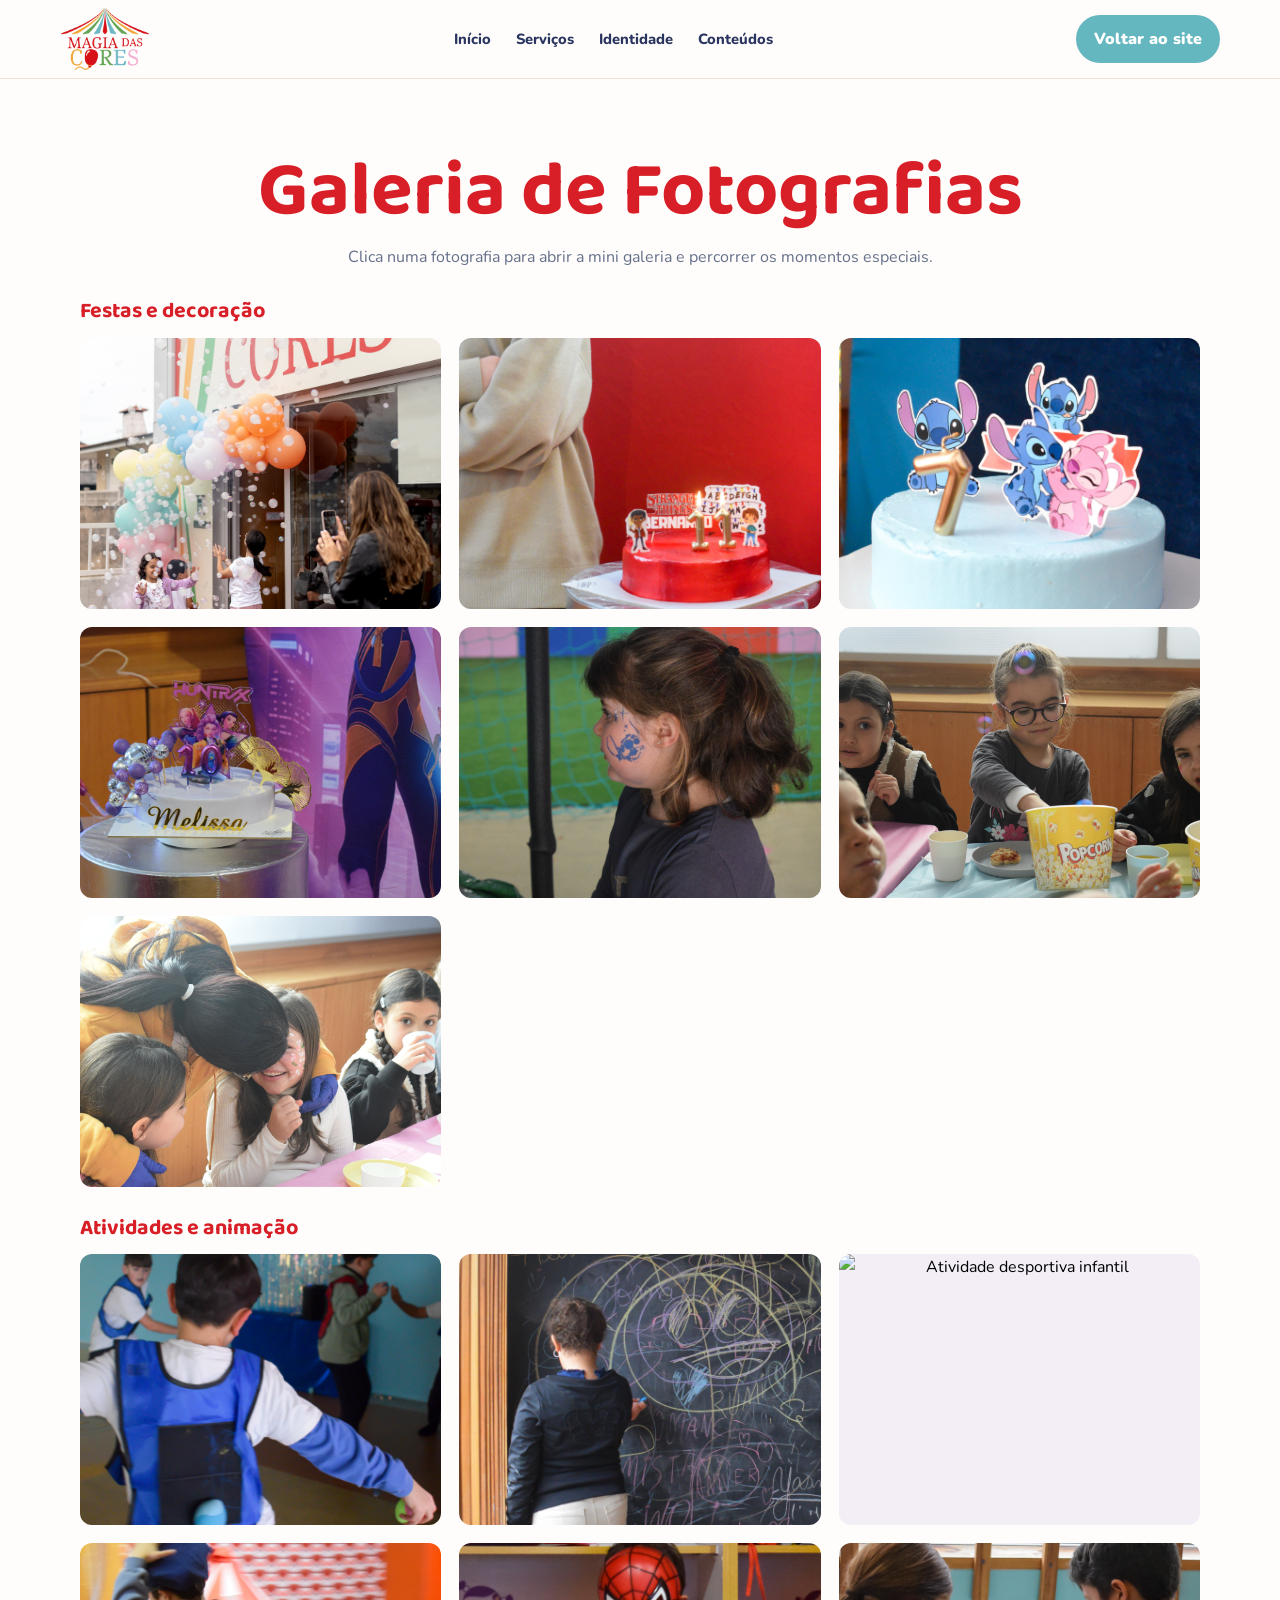
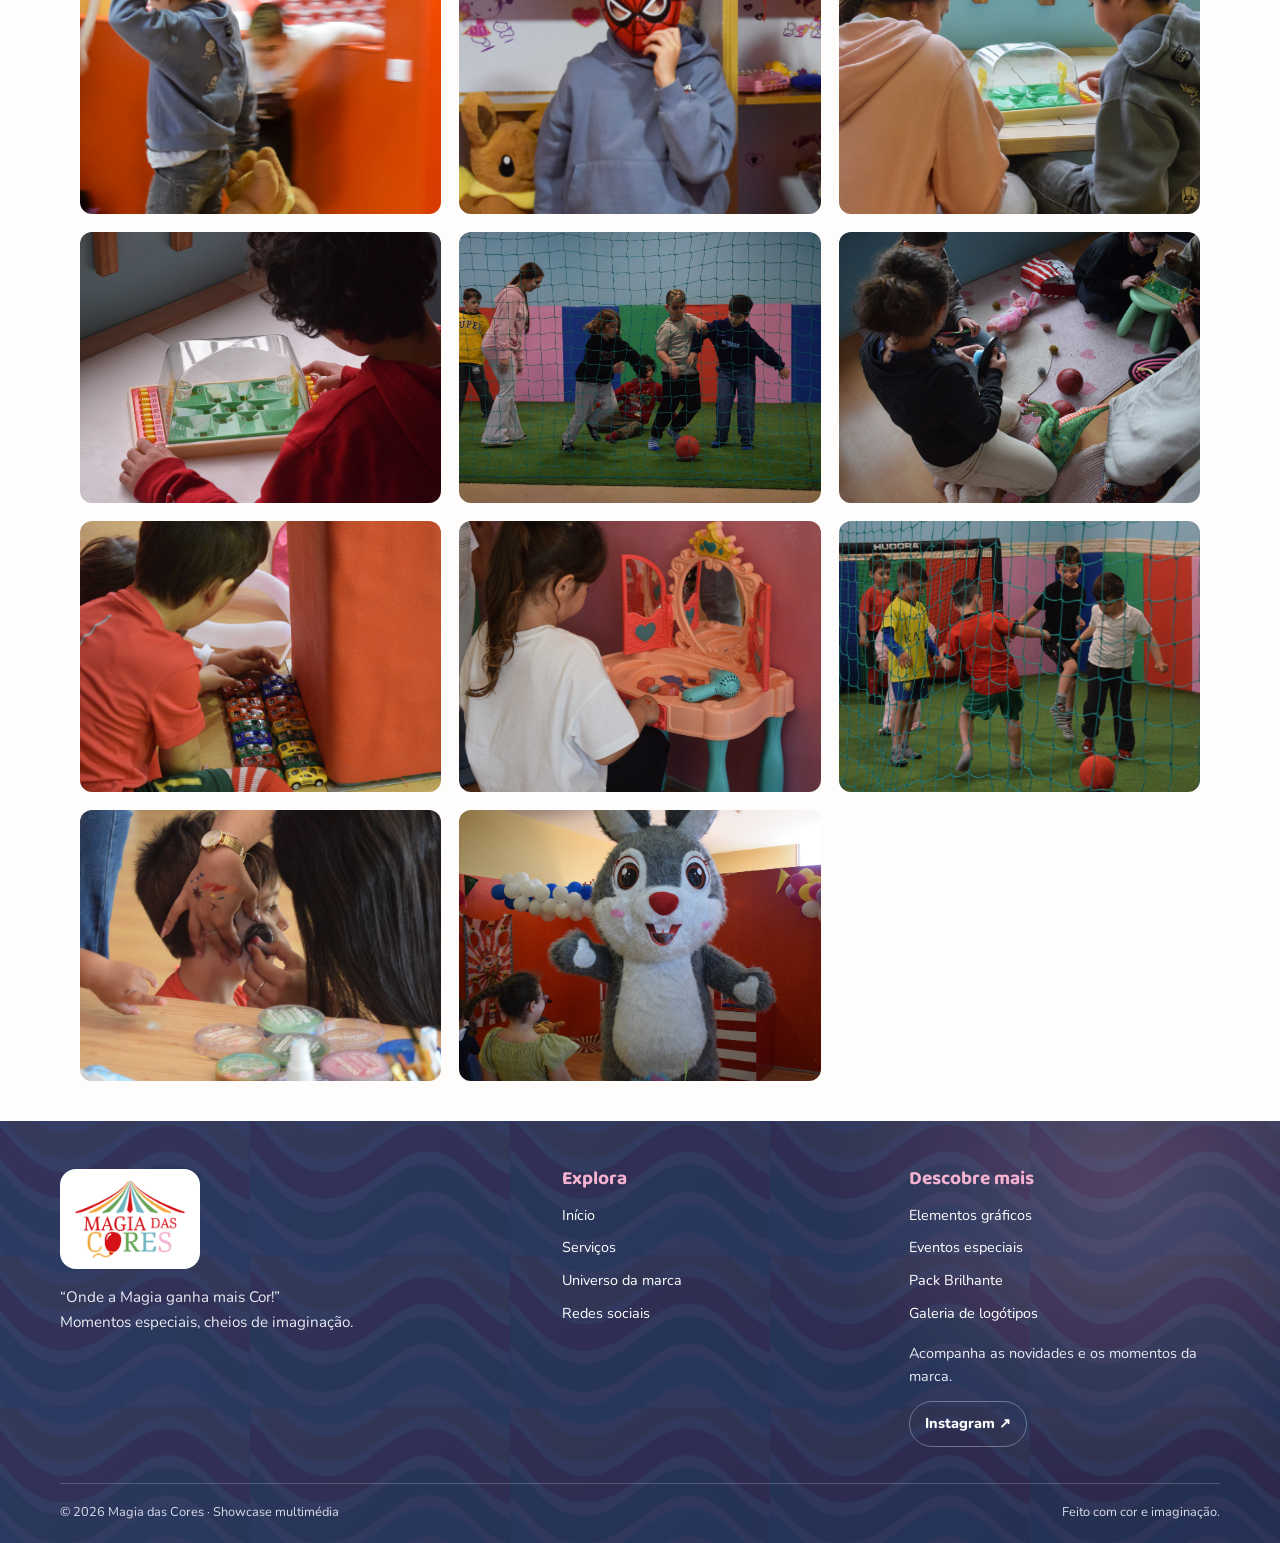
==== commit 1b17d613: "h" ====
--- a/aniinfantil.html
+++ b/aniinfantil.html
@@ -192,7 +192,7 @@
         <h2>Festas e decoração</h2>
         <div class="photo-gallery" aria-label="Fotografias de festas e decoração">
           <button class="gallery-item" type="button">
-            <img src=".jpg" alt="Festa de aniversário">
+            <img src="festa.jpg" alt="Festa de aniversário">
           </button>
           <button class="gallery-item" type="button">
             <img src="decoracao01.jpg" alt="Decoração de festa">
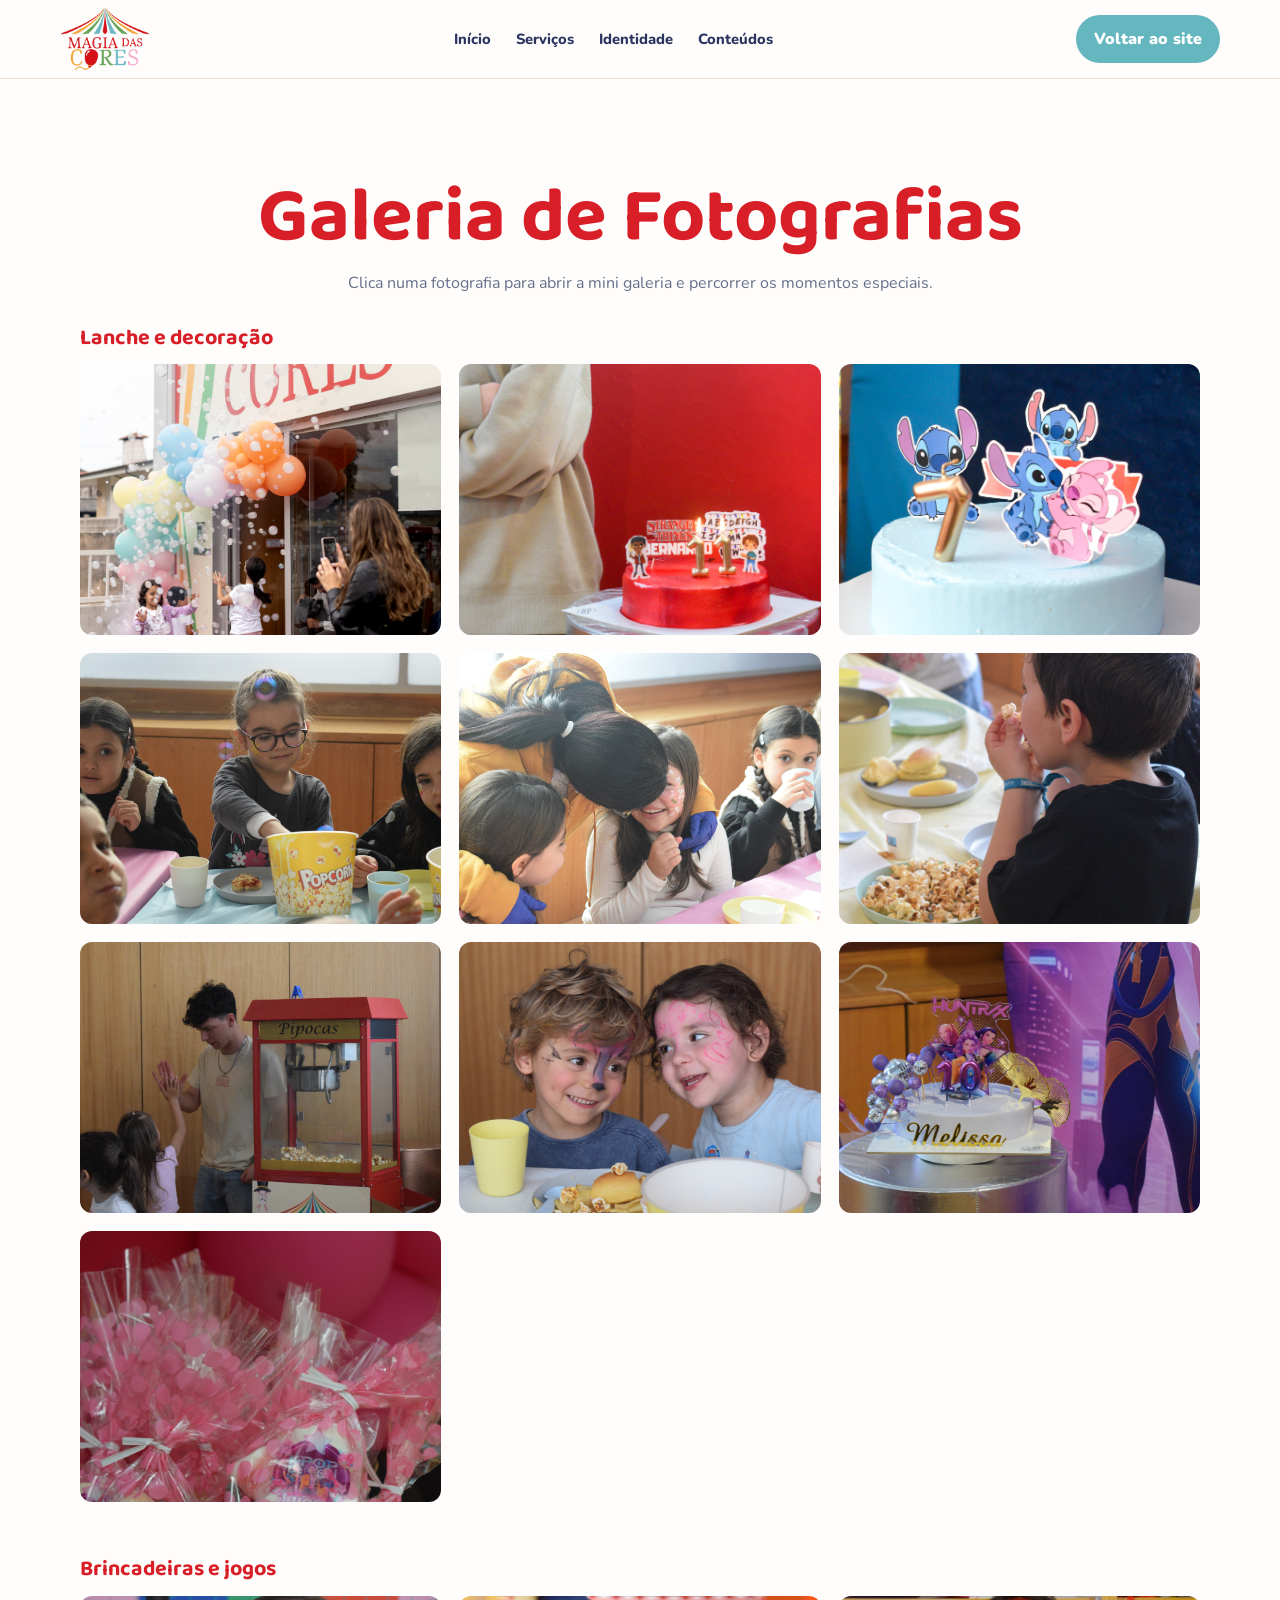
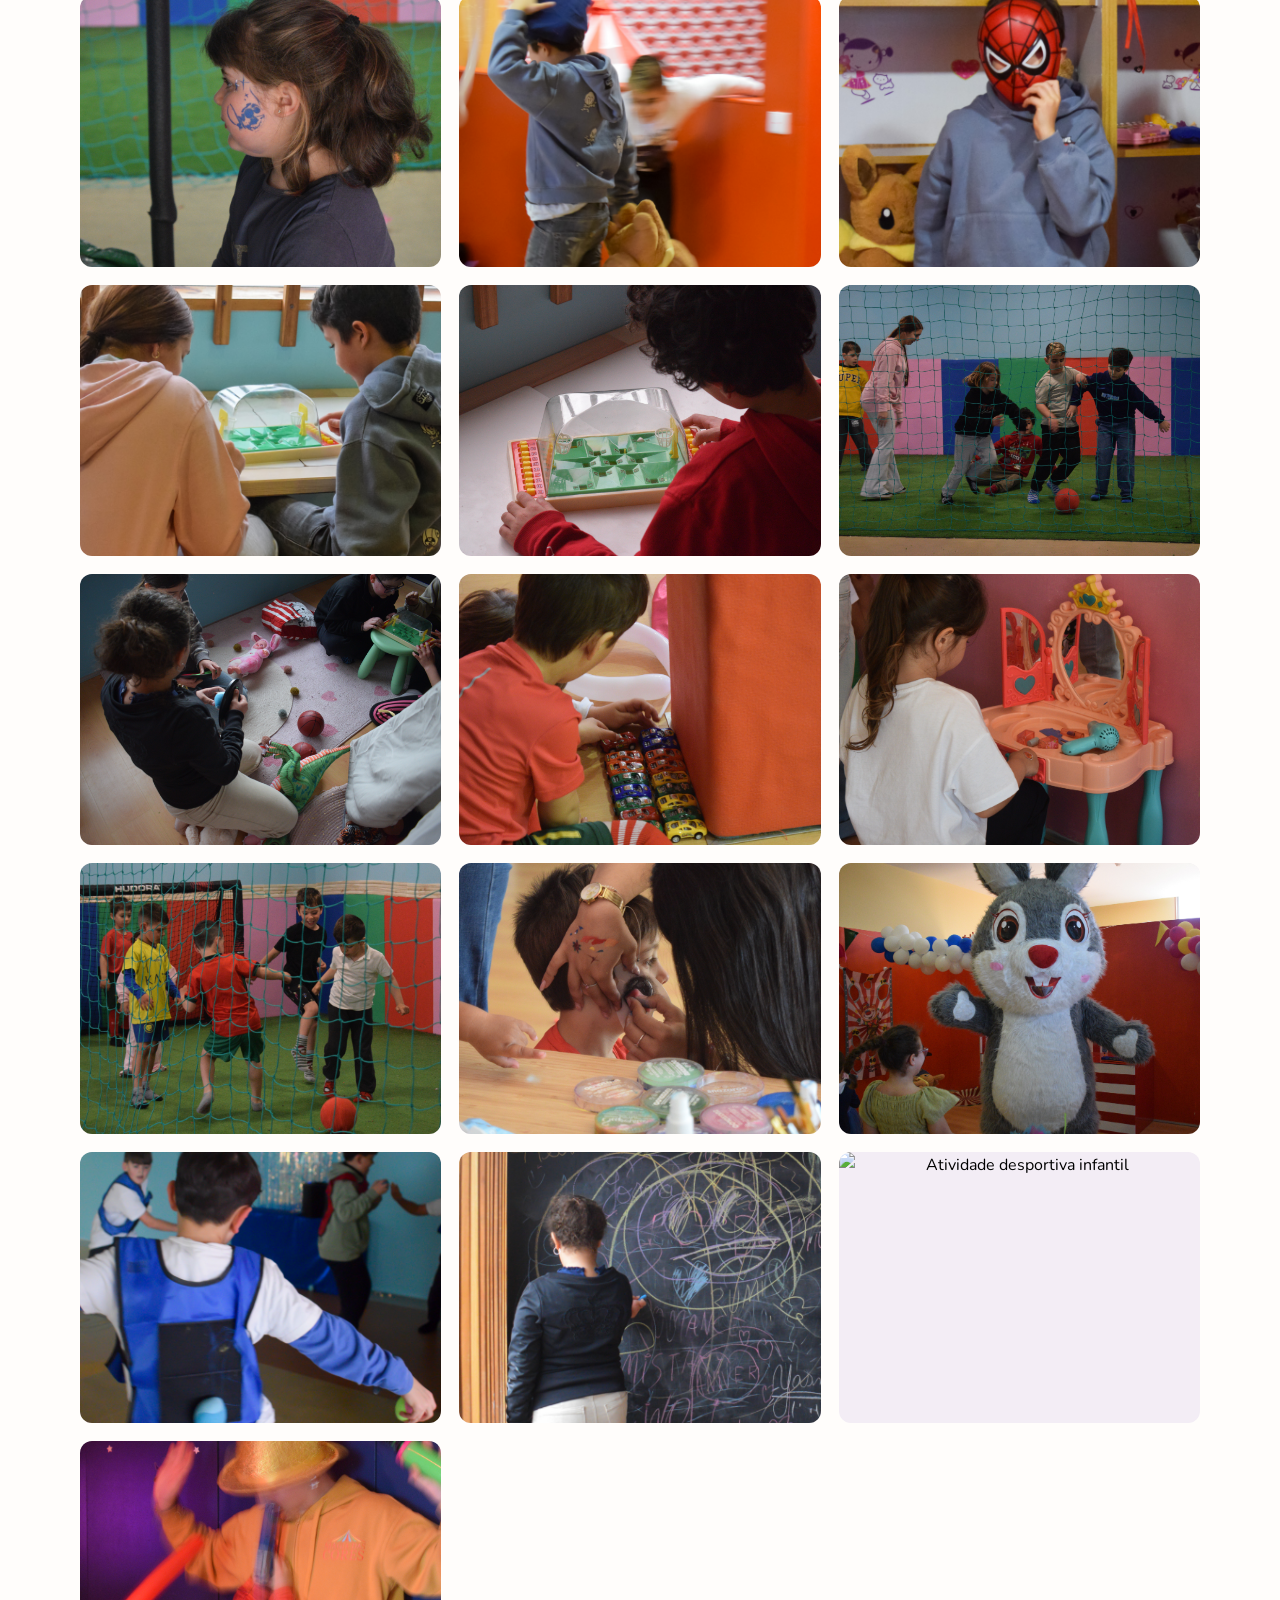
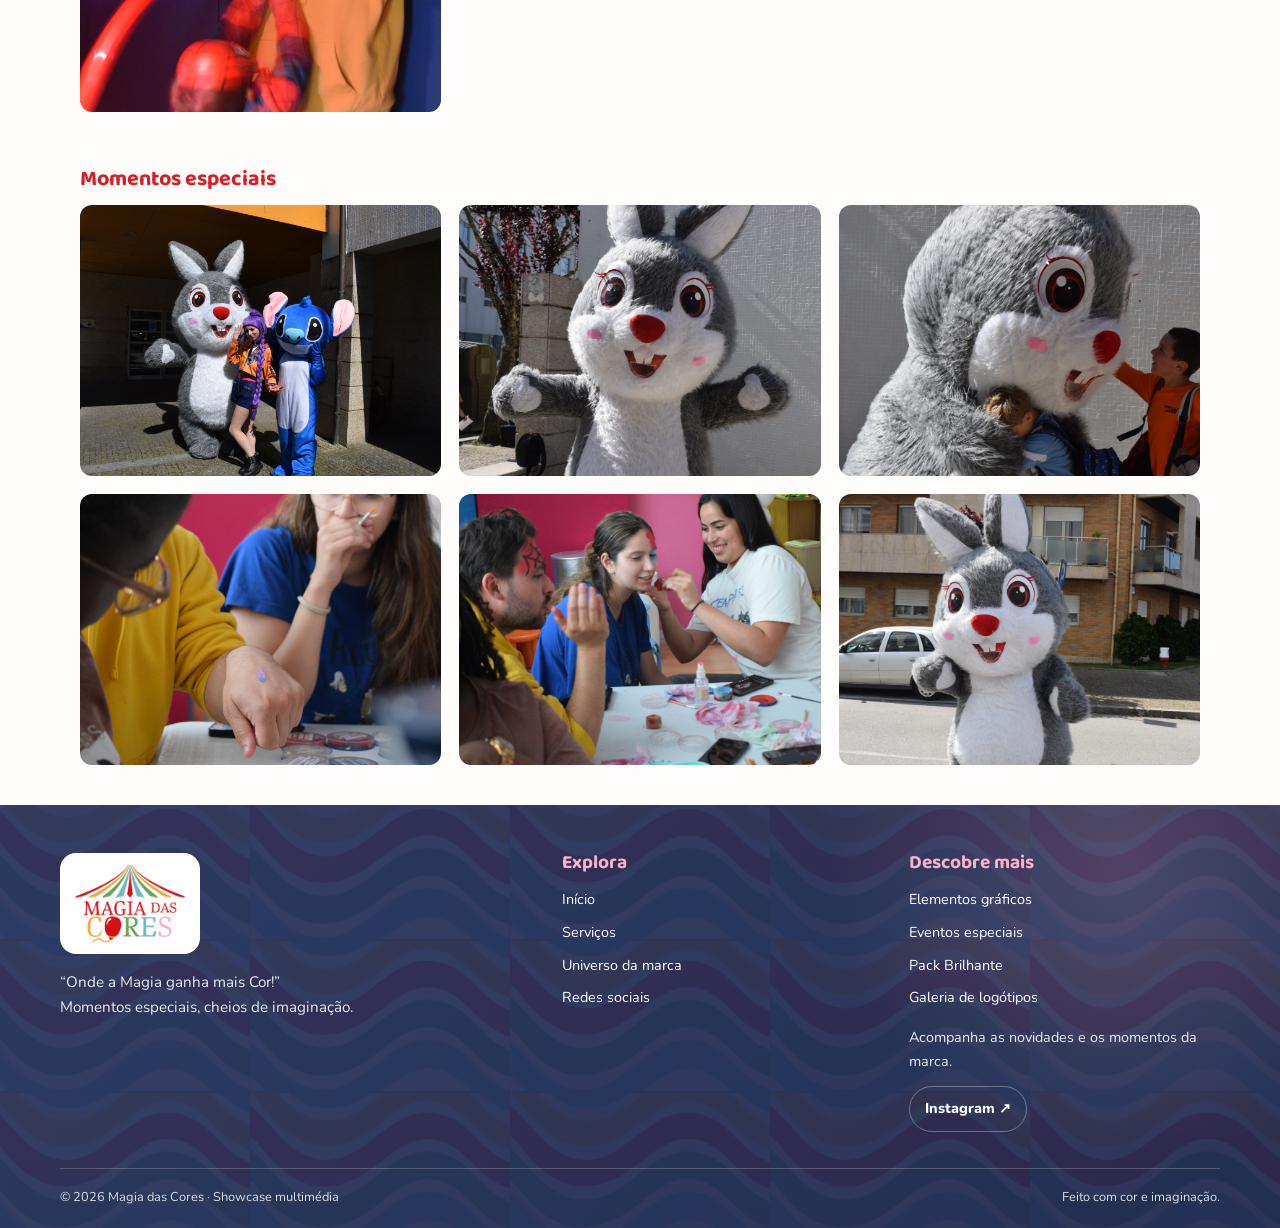
==== commit d5ba26e2: "hh" ====
--- a/aniinfantil.html
+++ b/aniinfantil.html
@@ -182,6 +182,7 @@
     </div>
   </header>
   <main>
+    <br>
     <section class="gallery-section">
       <div class="page-heading">
         <h1>Galeria de Fotografias</h1>
@@ -189,7 +190,7 @@
       </div>
 
       <section class="gallery-category">
-        <h2>Festas e decoração</h2>
+        <h2>Lanche e decoração</h2>
         <div class="photo-gallery" aria-label="Fotografias de festas e decoração">
           <button class="gallery-item" type="button">
             <img src="festa.jpg" alt="Festa de aniversário">
@@ -201,23 +202,72 @@
             <img src="decoracao02.jpg" alt="Detalhes da decoração de uma festa">
           </button>
           <button class="gallery-item" type="button">
-            <img src="capturar15.jpg" alt="Fotografia Capturar 15" loading="lazy">
-          </button>
-          <button class="gallery-item" type="button">
-            <img src="capturar25.jpg" alt="Fotografia Capturar 25" loading="lazy">
-          </button>
-          <button class="gallery-item" type="button">
             <img src="capturar26.jpg" alt="Fotografia Capturar 26" loading="lazy">
           </button>
           <button class="gallery-item" type="button">
             <img src="capturar27.jpg" alt="Fotografia Capturar 27" loading="lazy">
           </button>
+           <button class="gallery-item" type="button">
+            <img src="dsc_0987.jpg" alt="Fotografia DSC 0987" loading="lazy">
+          </button>
+          <button class="gallery-item" type="button">
+            <img src="dsc_0986.jpg" alt="Fotografia DSC 0986" loading="lazy">
+          </button>
+          <button class="gallery-item" type="button">
+            <img src="capturar30.jpg" alt="Fotografia DSC 0986" loading="lazy">
+          </button>
+          <button class="gallery-item" type="button">
+            <img src="capturar15.jpg" alt="Fotografia DSC 0986" loading="lazy">
+          </button>
+          <button class="gallery-item" type="button">
+            <img src="gomas.jpg" alt="Fotografia DSC 0986" loading="lazy">
+          </button>
+          
         </div>
       </section>
+<br>
 
       <section class="gallery-category">
-        <h2>Atividades e animação</h2>
-        <div class="photo-gallery" aria-label="Fotografias de atividades e animação">
+        <h2>Brincadeiras e jogos</h2>
+        
+        <div class="photo-gallery" aria-label="Fotografias de brincadeiras e jogos">
+          
+          <button class="gallery-item" type="button">
+            <img src="capturar25.jpg" alt="Fotografia Capturar 25" loading="lazy">
+          </button>
+          <button class="gallery-item" type="button">
+            <img src="brinquedos01.jpg" alt="Brinquedos e jogos">
+          </button>
+          <button class="gallery-item" type="button">
+            <img src="brinquedos02.jpg" alt="Mais brinquedos e jogos">
+          </button>
+          <button class="gallery-item" type="button">
+            <img src="brinquedos03.jpg" alt="Brinquedos para brincar em grupo">
+          </button>
+          <button class="gallery-item" type="button">
+            <img src="capturar16.jpg" alt="Fotografia Capturar 16" loading="lazy">
+          </button>
+          <button class="gallery-item" type="button">
+            <img src="capturar19.jpg" alt="Fotografia Capturar 19" loading="lazy">
+          </button>
+          <button class="gallery-item" type="button">
+            <img src="capturar20.jpg" alt="Fotografia Capturar 20" loading="lazy">
+          </button>
+          <button class="gallery-item" type="button">
+            <img src="capturar22.jpg" alt="Fotografia Capturar 22" loading="lazy">
+          </button>
+          <button class="gallery-item" type="button">
+            <img src="capturar23.jpg" alt="Fotografia Capturar 23" loading="lazy">
+          </button>
+          <button class="gallery-item" type="button">
+            <img src="capturar24.jpg" alt="Fotografia Capturar 24" loading="lazy">
+          </button>
+          <button class="gallery-item" type="button">
+            <img src="capturar28.jpg" alt="Fotografia Capturar 28" loading="lazy">
+          </button>
+          <button class="gallery-item" type="button">
+            <img src="capturar29.jpg" alt="Fotografia Capturar 29" loading="lazy">
+          </button>
           <button class="gallery-item" type="button">
             <img src="atividades01.jpg" alt="Atividade infantil">
           </button>
@@ -226,39 +276,36 @@
           </button>
           <button class="gallery-item" type="button">
             <img src="footbal.jpg" alt="Atividade desportiva infantil">
-            <div class="photo-gallery" aria-label="Fotografias de brincadeiras e jogos">
-          <button class="gallery-item" type="button">
-            <img src="brinquedos01.jpg" alt="Brinquedos e jogos">
-          </button>
-          <button class="gallery-item" type="button">
-            <img src="brinquedos02.jpg" alt="Mais brinquedos e jogos">
-          </button>
-          <button class="gallery-item" type="button">
-            <img src="brinquedos03.jpg" alt="Brinquedos para brincar em grupo">
-          </button>
-          <button class="gallery-item" type="button">
-            <img src="capturar16.jpg" alt="Fotografia Capturar 16" loading="lazy">
-          </button>
-          <button class="gallery-item" type="button">
-            <img src="capturar19.jpg" alt="Fotografia Capturar 19" loading="lazy">
-          </button>
-          <button class="gallery-item" type="button">
-            <img src="capturar20.jpg" alt="Fotografia Capturar 20" loading="lazy">
-          </button>
-          <button class="gallery-item" type="button">
-            <img src="capturar22.jpg" alt="Fotografia Capturar 22" loading="lazy">
-          </button>
-          <button class="gallery-item" type="button">
-            <img src="capturar23.jpg" alt="Fotografia Capturar 23" loading="lazy">
-          </button>
-          <button class="gallery-item" type="button">
-            <img src="capturar24.jpg" alt="Fotografia Capturar 24" loading="lazy">
-          </button>
-          <button class="gallery-item" type="button">
-            <img src="capturar28.jpg" alt="Fotografia Capturar 28" loading="lazy">
-          </button>
-          <button class="gallery-item" type="button">
-            <img src="capturar29.jpg" alt="Fotografia Capturar 29" loading="lazy">
+          </button>
+          <button class="gallery-item" type="button">
+            <img src="dsc_0015.jpg" alt="Fotografia DSC 0015" loading="lazy">
+          </button>
+        </div>
+      </section>
+
+<br>
+
+      <section class="gallery-category">
+        <h2>Momentos especiais</h2>
+        <div class="photo-gallery" aria-label="Fotografias DSC de momentos especiais">
+          <button class="gallery-item" type="button">
+            <img src="dsc_0010.jpg" alt="Fotografia DSC 0010" loading="lazy">
+          </button>
+          
+          <button class="gallery-item" type="button">
+            <img src="dsc_0028.jpg" alt="Fotografia DSC 0028" loading="lazy">
+          </button>
+          <button class="gallery-item" type="button">
+            <img src="dsc_0035.jpg" alt="Fotografia DSC 0035" loading="lazy">
+          </button>
+          <button class="gallery-item" type="button">
+            <img src="dsc_0054.jpg" alt="Fotografia DSC 0054" loading="lazy">
+          </button>
+          <button class="gallery-item" type="button">
+            <img src="dsc_0058.jpg" alt="Fotografia DSC 0058" loading="lazy">
+          </button>
+          <button class="gallery-item" type="button">
+            <img src="dsc_0991.jpg" alt="Fotografia DSC 0991" loading="lazy">
           </button>
         </div>
       </section>
